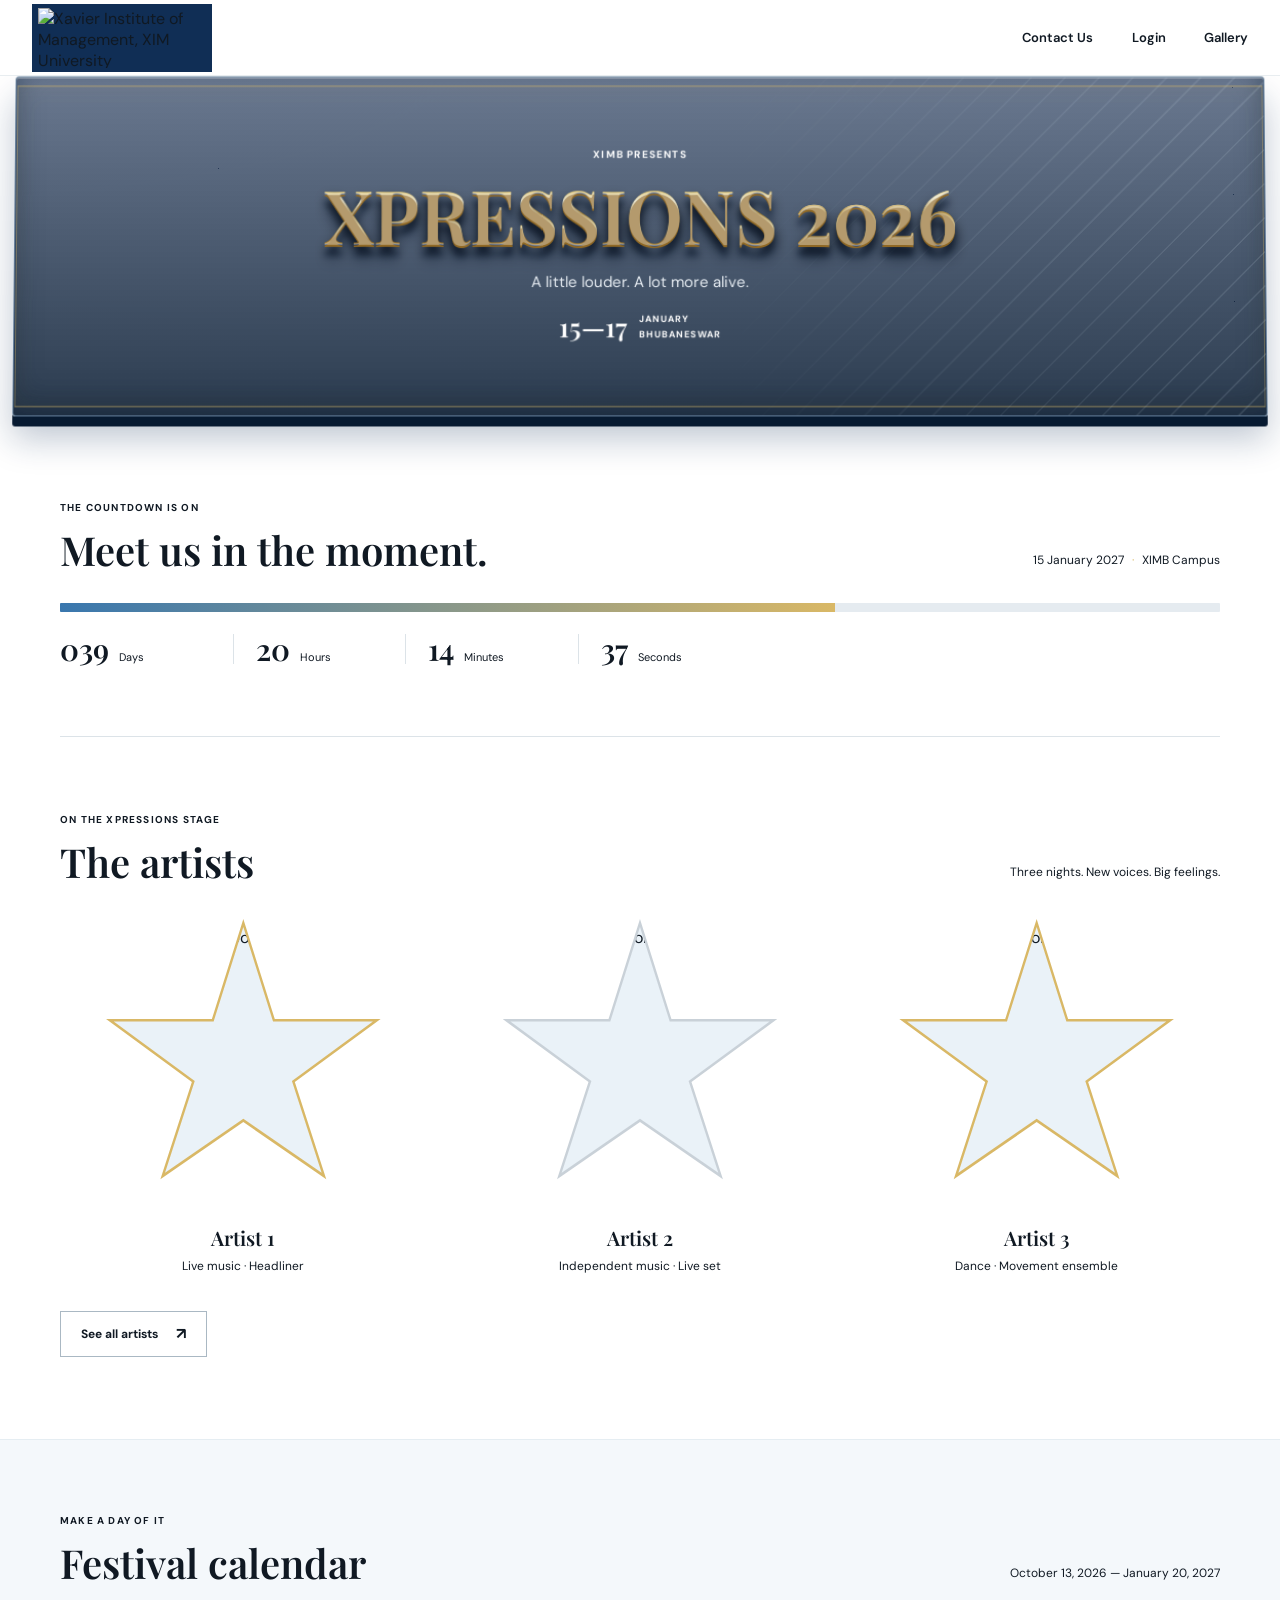
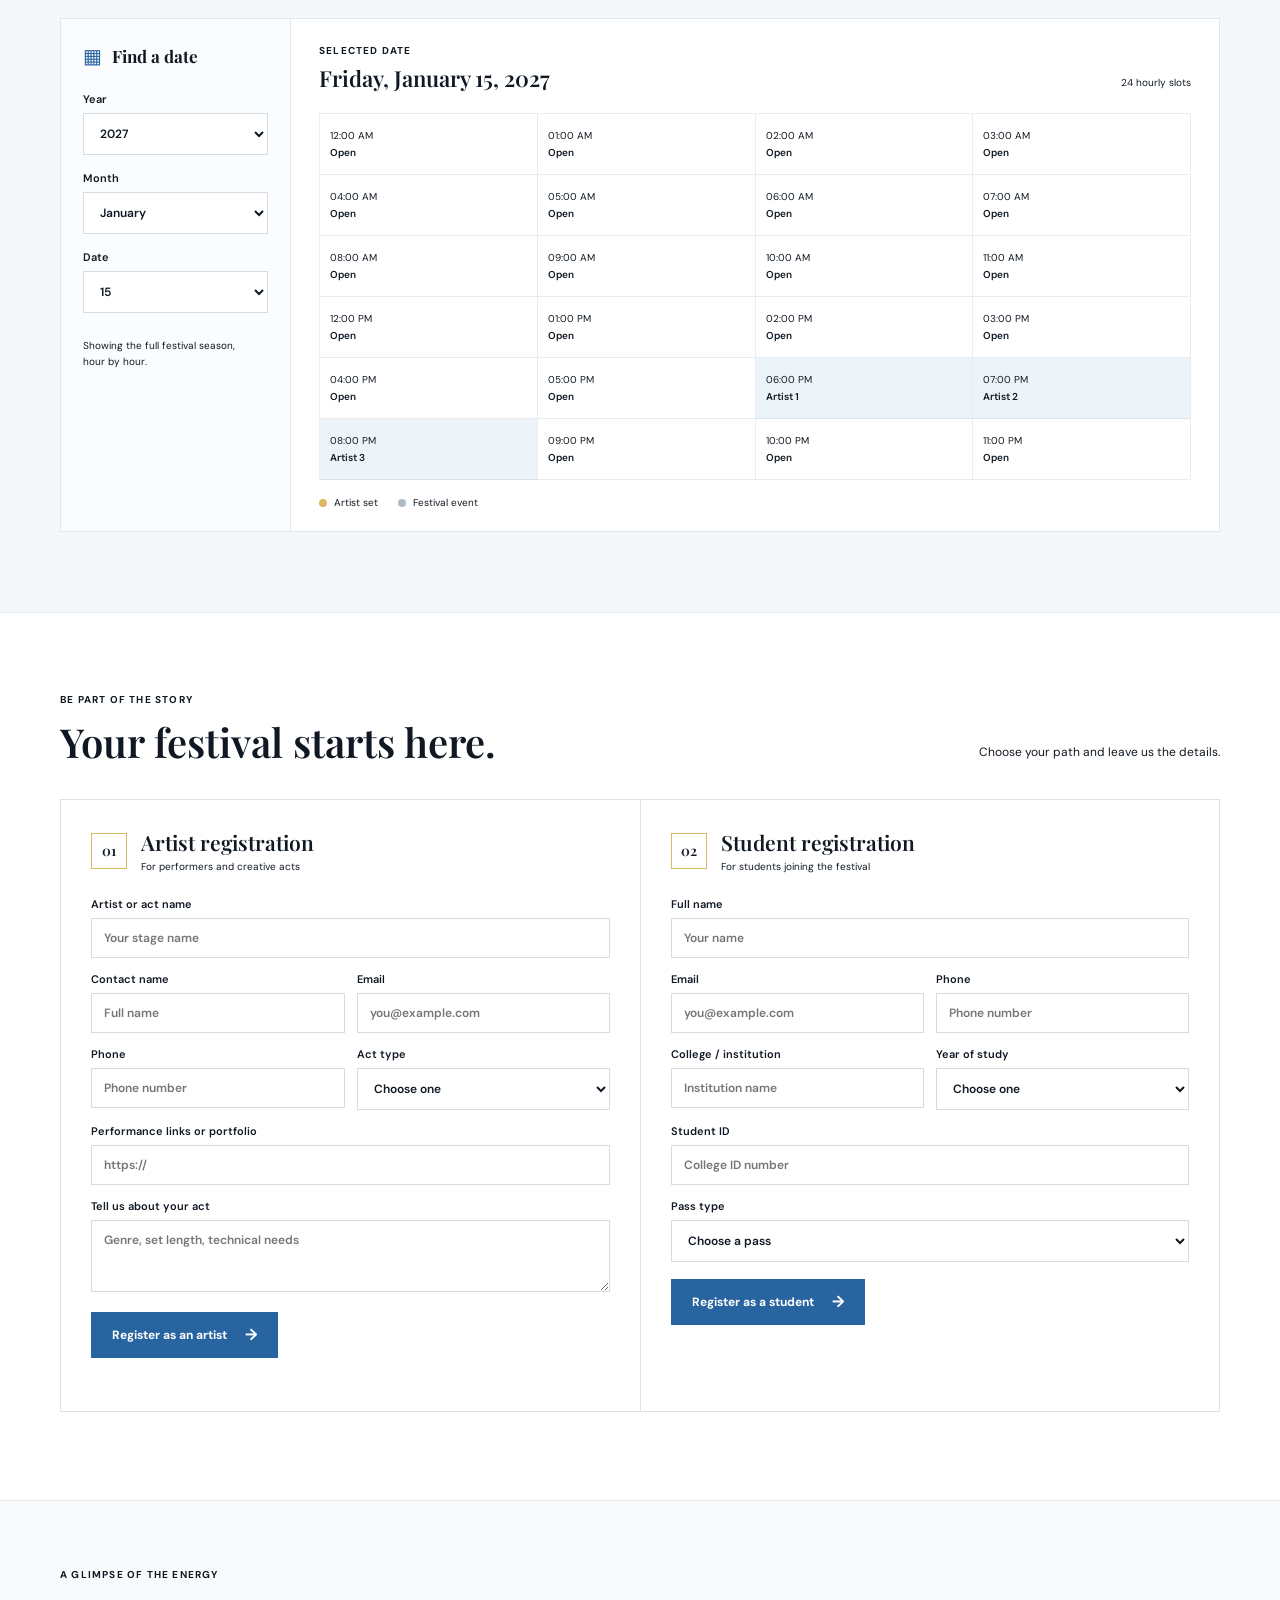
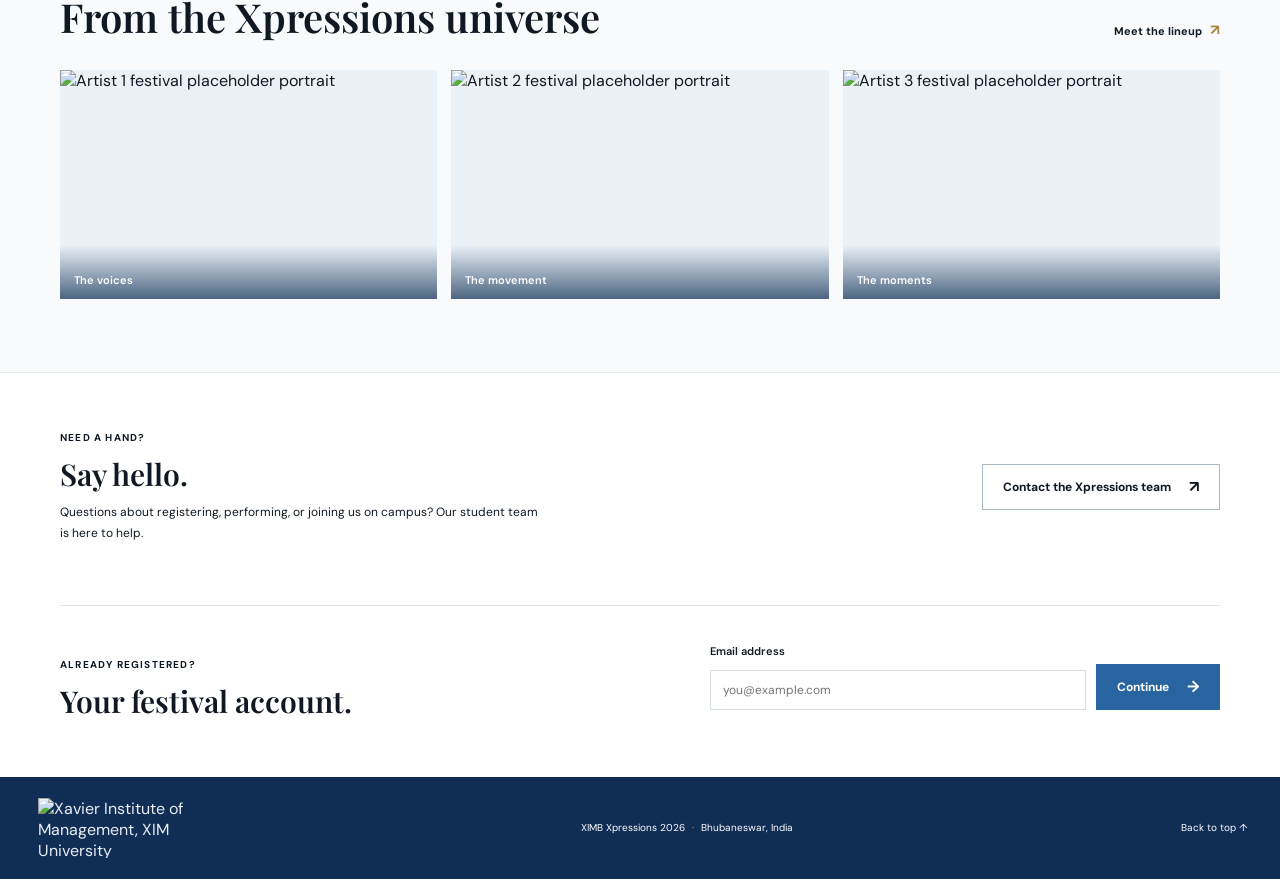
==== index.html @ 6e551aaf "Add files via upload" ====
<!doctype html>
<html lang="en">
  <head>
    <meta charset="UTF-8" />
    <meta name="viewport" content="width=device-width, initial-scale=1.0" />
    <meta name="theme-color" content="#102e55" />
    <meta name="description" content="XIMB Xpressions 2026: a celebration of art, culture, and campus life." />
    <title>XIMB Xpressions 2026</title>
    <link rel="stylesheet" href="styles.css" />
    <script src="app.js" defer></script>
  </head>
  <body data-page="home">
    <header class="site-header">
      <a class="brand" href="index.html" aria-label="XIMB Xpressions home"><img class="brand-logo" src="assets/xim-logo.png" alt="Xavier Institute of Management, XIM University" /></a>
      <nav class="main-nav" aria-label="Main navigation"><a href="#contact">Contact Us</a><a href="#login">Login</a><a href="#gallery">Gallery</a></nav>
    </header>
    <main>
      <section class="festival-banner" aria-labelledby="festival-title">
        <div class="banner-copy"><p class="eyebrow">XIMB presents</p><h1 id="festival-title">XPRESSIONS <span>2026</span></h1><p class="banner-line">A little louder. A lot more alive.</p></div>
        <div class="banner-date"><span>15—17</span><small>JANUARY<br />BHUBANESWAR</small></div>
      </section>
      <section class="countdown-section content-width" aria-labelledby="countdown-title">
        <div class="section-heading countdown-heading"><div><p class="eyebrow">The countdown is on</p><h2 id="countdown-title">Meet us in the moment.</h2></div><p class="event-date">15 January 2027 <span>·</span> XIMB Campus</p></div>
        <div class="progress-track" role="progressbar" aria-label="Time elapsed until Xpressions 2027" aria-valuemin="0" aria-valuemax="100" aria-valuenow="0"><span class="progress-fill"></span></div>
        <div class="countdown"><div class="time-unit"><strong data-time="days">000</strong><span>Days</span></div><div class="time-unit"><strong data-time="hours">00</strong><span>Hours</span></div><div class="time-unit"><strong data-time="minutes">00</strong><span>Minutes</span></div><div class="time-unit"><strong data-time="seconds">00</strong><span>Seconds</span></div></div>
      </section>
      <section class="artists-section content-width" aria-labelledby="artists-title">
        <div class="section-heading"><div><p class="eyebrow">On the Xpressions stage</p><h2 id="artists-title">The artists</h2></div><p class="section-note">Three nights. New voices. Big feelings.</p></div>
        <div class="artist-grid featured-artists" data-artist-list="featured"></div>
        <a class="button button-outline artists-link" href="artists.html">See all artists <span aria-hidden="true">↗</span></a>
      </section>
      <section class="schedule-section" aria-labelledby="schedule-title"><div class="content-width">
        <div class="section-heading schedule-heading"><div><p class="eyebrow">Make a day of it</p><h2 id="schedule-title">Festival calendar</h2></div><p class="section-note">October 13, 2026 — January 20, 2027</p></div>
        <div class="calendar-layout">
          <aside class="date-picker" aria-label="Choose a calendar date"><div class="filter-heading"><span aria-hidden="true">▦</span><strong>Find a date</strong></div>
            <label>Year<select id="year-filter"></select></label><label>Month<select id="month-filter"></select></label><label>Date<select id="day-filter"></select></label>
            <p class="date-range-note">Showing the full festival season, hour by hour.</p>
          </aside>
          <div class="day-schedule"><div class="day-heading"><div><p class="eyebrow">Selected date</p><h3 id="selected-date">Thursday, January 15, 2027</h3></div><span id="slot-count" class="slot-count">24 hourly slots</span></div><div id="schedule-grid" class="schedule-grid" aria-live="polite"></div><div class="schedule-legend"><span><i class="legend-dot artist-dot"></i>Artist set</span><span><i class="legend-dot event-dot"></i>Festival event</span></div></div>
        </div>
      </div></section>
      <section class="registration-section content-width" aria-labelledby="registration-title">
        <div class="section-heading"><div><p class="eyebrow">Be part of the story</p><h2 id="registration-title">Your festival starts here.</h2></div><p class="section-note">Choose your path and leave us the details.</p></div>
        <div class="registration-grid">
          <form class="registration-form" data-registration="artist"><div class="form-title"><span class="form-number">01</span><div><h3>Artist registration</h3><p>For performers and creative acts</p></div></div>
            <label>Artist or act name<input name="actName" autocomplete="organization" placeholder="Your stage name" required /></label>
            <div class="form-row"><label>Contact name<input name="name" autocomplete="name" placeholder="Full name" required /></label><label>Email<input name="email" type="email" autocomplete="email" placeholder="you@example.com" required /></label></div>
            <div class="form-row"><label>Phone<input name="phone" type="tel" autocomplete="tel" placeholder="Phone number" required /></label><label>Act type<select name="actType" required><option value="">Choose one</option><option>Music</option><option>Dance</option><option>Theatre</option><option>Comedy</option><option>Other</option></select></label></div>
            <label>Performance links or portfolio<input name="portfolio" type="url" placeholder="https://" /></label><label>Tell us about your act<textarea name="details" rows="3" placeholder="Genre, set length, technical needs" required></textarea></label>
            <button class="button button-blue" type="submit">Register as an artist <span aria-hidden="true">→</span></button><p class="form-status" aria-live="polite"></p>
          </form>
          <form class="registration-form student-form" data-registration="student"><div class="form-title"><span class="form-number">02</span><div><h3>Student registration</h3><p>For students joining the festival</p></div></div>
            <label>Full name<input name="name" autocomplete="name" placeholder="Your name" required /></label>
            <div class="form-row"><label>Email<input name="email" type="email" autocomplete="email" placeholder="you@example.com" required /></label><label>Phone<input name="phone" type="tel" autocomplete="tel" placeholder="Phone number" required /></label></div>
            <div class="form-row"><label>College / institution<input name="institution" autocomplete="organization" placeholder="Institution name" required /></label><label>Year of study<select name="year" required><option value="">Choose one</option><option>1st year</option><option>2nd year</option><option>3rd year</option><option>4th year</option><option>Postgraduate</option></select></label></div>
            <label>Student ID<input name="studentId" placeholder="College ID number" required /></label><label>Pass type<select name="pass" required><option value="">Choose a pass</option><option>Day pass</option><option>Full festival pass</option><option>Volunteer interest</option></select></label>
            <button class="button button-blue" type="submit">Register as a student <span aria-hidden="true">→</span></button><p class="form-status" aria-live="polite"></p>
          </form>
        </div>
      </section>
      <section class="gallery-section" id="gallery" aria-labelledby="gallery-title"><div class="content-width"><div class="section-heading"><div><p class="eyebrow">A glimpse of the energy</p><h2 id="gallery-title">From the Xpressions universe</h2></div><a class="text-link" href="artists.html">Meet the lineup <span aria-hidden="true">↗</span></a></div><div class="gallery-grid" data-gallery-list></div></div></section>
      <section class="contact-section content-width" id="contact" aria-labelledby="contact-title"><div><p class="eyebrow">Need a hand?</p><h2 id="contact-title">Say hello.</h2><p>Questions about registering, performing, or joining us on campus? Our student team is here to help.</p></div><a class="button button-outline" href="mailto:xpressions@ximb.edu.in">Contact the Xpressions team <span aria-hidden="true">↗</span></a></section>
      <section class="login-section content-width" id="login" aria-labelledby="login-title"><div><p class="eyebrow">Already registered?</p><h2 id="login-title">Your festival account.</h2></div><form class="login-form" data-login-form><label for="login-email">Email address</label><input id="login-email" type="email" placeholder="you@example.com" required /><button class="button button-blue" type="submit">Continue <span aria-hidden="true">→</span></button><p class="form-status" aria-live="polite"></p></form></section>
    </main>
    <footer class="site-footer"><a class="brand footer-brand" href="index.html"><img class="brand-logo" src="assets/xim-logo.png" alt="Xavier Institute of Management, XIM University" /></a><p>XIMB Xpressions 2026 <span>·</span> Bhubaneswar, India</p><a href="#top" class="back-top">Back to top ↑</a></footer>
  </body>
</html>
---- styles.css ----
@import url('https://fonts.googleapis.com/css2?family=DM+Sans:wght@400;500;600;700&family=Playfair+Display:wght@500;600;700&display=swap');
:root{font-family:'DM Sans','Segoe UI',sans-serif;color:#101923;background:#fff;font-synthesis:none;text-rendering:optimizeLegibility;--navy:#102e55;--blue:#2864a0;--sky:#eaf2f8;--pale:#f4f8fb;--gold:#d9b866;--silver:#c9d1d8;--ink:#101923;--muted:#5d6872;--line:#dce3e8;--serif:'Playfair Display',Georgia,serif}
*{box-sizing:border-box}html{scroll-behavior:smooth;scroll-padding-top:5rem}body{margin:0;min-width:320px}button,input,select,textarea{font:inherit}a{color:inherit;text-decoration:none}.content-width{width:min(1160px,calc(100% - 64px));margin-inline:auto}
.site-header{height:76px;padding:0 max(32px,calc((100vw - 1260px)/2));display:flex;align-items:center;justify-content:space-between;background:#fff;border-bottom:1px solid #e8edf0;position:relative;z-index:5}.brand{display:inline-flex;align-items:center;gap:9px;min-width:118px}.brand-mark{display:grid;place-items:center;width:38px;height:38px;border:1px solid var(--gold);color:var(--navy);font:700 22px var(--serif);transform:rotate(-8deg)}.brand-name{color:var(--navy);font-size:14px;font-weight:700}.brand-name span{color:#bf9d4e;padding-left:2px}.main-nav{display:flex;align-items:center;gap:clamp(20px,3vw,42px)}.main-nav a{font-size:13px;font-weight:600;color:#263747;transition:color .18s}.main-nav a:hover,.main-nav a:focus-visible{color:var(--blue)}
.festival-banner{min-height:324px;padding:54px max(32px,calc((100vw - 1160px)/2));background:var(--navy);color:#fff;display:flex;justify-content:space-between;align-items:center;overflow:hidden;position:relative}.festival-banner:after{content:'';position:absolute;inset:0 0 0 57%;opacity:.17;background:repeating-linear-gradient(135deg,transparent 0 22px,#c3d4e0 23px 24px);mask-image:linear-gradient(90deg,transparent,#000);pointer-events:none}.banner-copy,.banner-date{position:relative;z-index:1}.eyebrow{margin:0 0 12px;color:#56718b;text-transform:uppercase;letter-spacing:1.2px;font-size:10px;line-height:1.4;font-weight:700}.festival-banner .eyebrow{color:#d1b66d}.festival-banner h1{margin:0;color:var(--gold);font:600 clamp(38px,6vw,76px)/1.08 var(--serif)}.festival-banner h1 span{color:#fff}.banner-line{margin:18px 0 0;color:#e5ebf1;font-size:15px}.banner-date{display:flex;align-items:center;gap:13px;border-left:1px solid #60758a;padding-left:22px;margin-right:6px}.banner-date>span{color:var(--gold);font:600 36px var(--serif);white-space:nowrap}.banner-date small{color:#fff;font-weight:700;font-size:9px;line-height:1.6;letter-spacing:1px}
.countdown-section{padding-block:61px 72px;border-bottom:1px solid var(--line)}.section-heading{display:flex;align-items:end;justify-content:space-between;gap:24px;margin-bottom:30px}.section-heading h2,.contact-section h2,.login-section h2{margin:0;font:600 clamp(28px,4vw,40px)/1.15 var(--serif);color:var(--ink)}.event-date,.section-note{color:var(--muted);font-size:12px;margin:0 0 5px}.event-date span{color:var(--gold);padding-inline:5px}.progress-track{height:9px;background:#e5ebf0;overflow:hidden;border-radius:1px}.progress-fill{display:block;height:100%;width:0;background:linear-gradient(90deg,#3977ae,var(--gold));transition:width .5s}.countdown{display:grid;grid-template-columns:repeat(4,1fr);max-width:690px;padding-top:22px}.time-unit{display:flex;align-items:baseline;gap:10px;padding-right:22px}.time-unit+.time-unit{border-left:1px solid var(--line);padding-left:22px}.time-unit strong{font:600 30px/1 var(--serif);color:var(--navy);font-variant-numeric:tabular-nums}.time-unit span{color:var(--muted);font-size:11px}
.artists-section{padding-block:76px 82px}.artists-section .section-heading{margin-bottom:34px}.artist-grid{display:grid;grid-template-columns:repeat(3,minmax(0,1fr));gap:30px}.artist-card{min-width:0;text-align:center}.star-frame{width:min(100%,286px);aspect-ratio:1;margin:0 auto 19px;position:relative;background:var(--gold);clip-path:polygon(50% 0%,61% 35%,98% 35%,68% 57%,79% 91%,50% 71%,21% 91%,32% 57%,2% 35%,39% 35%);filter:drop-shadow(0 10px 12px #102e551a)}.star-image{position:absolute;inset:8px;width:calc(100% - 16px);height:calc(100% - 16px);object-fit:cover;object-position:center 34%;clip-path:polygon(50% 0%,61% 35%,98% 35%,68% 57%,79% 91%,50% 71%,21% 91%,32% 57%,2% 35%,39% 35%);background:var(--sky)}.artist-card:nth-child(2n) .star-frame{background:var(--silver)}.artist-card h3{margin:0;color:var(--ink);font:600 20px var(--serif)}.artist-card p{margin:7px 0 0;color:var(--muted);font-size:12px}.artists-link{display:flex;width:max-content;margin:37px auto 0}.button{min-height:46px;display:inline-flex;justify-content:center;align-items:center;gap:18px;padding:0 20px;border:1px solid transparent;font-size:12px;font-weight:700;cursor:pointer;transition:background .18s,color .18s,border-color .18s}.button span{font-size:16px;line-height:1}.button-outline{border-color:#aab8c3;color:var(--navy);background:transparent}.button-outline:hover{border-color:var(--navy);background:var(--pale)}.button-blue{color:#fff;background:var(--blue)}.button-blue:hover{background:var(--navy)}.button-gold{background:var(--gold);color:var(--navy)}.button-gold:hover{background:#e5ca7f}
.schedule-section{padding-block:74px 80px;background:var(--pale);border-block:1px solid #e5edf2}.schedule-heading{margin-bottom:32px}.calendar-layout{display:grid;grid-template-columns:230px minmax(0,1fr);background:#fff;border:1px solid #dfe7ec}.date-picker{padding:25px 22px;border-right:1px solid #dfe7ec;background:#fbfcfd}.filter-heading{display:flex;gap:10px;align-items:center;margin-bottom:24px;color:var(--navy);font:600 17px var(--serif)}.filter-heading span{font:20px sans-serif;color:var(--blue)}.date-picker label,.registration-form label,.login-form label{display:block;color:#42515e;font-size:11px;font-weight:600}.date-picker label{margin-bottom:16px}.date-picker select,.registration-form input,.registration-form select,.registration-form textarea,.login-form input{width:100%;margin-top:7px;border:1px solid #d4dde4;border-radius:0;background:#fff;color:var(--ink);padding:11px 12px;font-size:12px;outline:none}.date-picker select:focus,.registration-form input:focus,.registration-form select:focus,.registration-form textarea:focus,.login-form input:focus{border-color:var(--blue);box-shadow:0 0 0 2px #2864a01b}.date-range-note{max-width:175px;color:#77838d;font-size:10px;line-height:1.6;margin:25px 0 0}.day-schedule{padding:25px 28px 22px;min-width:0}.day-heading{display:flex;justify-content:space-between;align-items:end;gap:20px;margin-bottom:20px}.day-heading .eyebrow{margin-bottom:5px}.day-heading h3{font:600 22px var(--serif);margin:0}.slot-count{color:#71808d;font-size:10px;padding-bottom:4px;white-space:nowrap}.schedule-grid{display:grid;grid-template-columns:repeat(4,minmax(0,1fr));border-top:1px solid #e7edf1;border-left:1px solid #e7edf1}.hour-slot{min-height:61px;padding:9px 10px;border-right:1px solid #e7edf1;border-bottom:1px solid #e7edf1;display:flex;flex-direction:column;justify-content:center;gap:4px}.hour-slot time{color:#65727e;font-size:10px;font-variant-numeric:tabular-nums}.hour-slot span{font-size:10px;color:var(--ink);font-weight:600;line-height:1.3}.hour-slot.has-event{background:#f6f9fb}.hour-slot.has-artist{background:#edf4f9;border-bottom-color:#d7e4ed}.hour-slot.has-artist span{color:var(--navy)}.schedule-legend{display:flex;gap:20px;padding-top:16px;color:#62707c;font-size:10px}.schedule-legend span{display:inline-flex;align-items:center;gap:7px}.legend-dot{width:8px;height:8px;border-radius:50%;background:var(--gold)}.event-dot{background:#aebbc6}
.registration-section{padding-block:80px 88px}.registration-section .section-heading{margin-bottom:34px}.registration-grid{display:grid;grid-template-columns:repeat(2,minmax(0,1fr));border:1px solid var(--line)}.registration-form{padding:28px 30px 30px}.registration-form+.registration-form{border-left:1px solid var(--line)}.form-title{display:flex;align-items:center;gap:14px;margin-bottom:24px}.form-number{display:grid;place-items:center;width:36px;height:36px;border:1px solid var(--gold);color:var(--navy);font:600 14px var(--serif)}.form-title h3{margin:0;font:600 21px var(--serif)}.form-title p{margin:4px 0 0;color:var(--muted);font-size:10px}.registration-form>label{margin-bottom:14px}.form-row{display:grid;grid-template-columns:repeat(2,minmax(0,1fr));gap:12px;margin-bottom:14px}.form-row label{min-width:0}.registration-form .button{margin-top:3px}.registration-form textarea{resize:vertical}.form-status{min-height:14px;margin:9px 0 0;color:#276144;font-size:11px}
.gallery-section{padding-block:67px 73px;background:#f8fafb;border-block:1px solid #e6ebef}.gallery-grid{display:grid;grid-template-columns:repeat(3,1fr);gap:14px}.gallery-tile{aspect-ratio:1.65;overflow:hidden;background:var(--sky);position:relative}.gallery-tile img{width:100%;height:100%;object-fit:cover;transition:transform .35s}.gallery-tile:hover img{transform:scale(1.04)}.gallery-tile span{position:absolute;bottom:0;left:0;right:0;padding:28px 14px 12px;color:#fff;font-size:11px;font-weight:600;background:linear-gradient(transparent,#102e55b8)}.text-link{color:var(--navy);font-size:11px;font-weight:700;white-space:nowrap}.text-link span{color:#aa8740;font-size:15px;padding-left:5px}.contact-section{display:flex;justify-content:space-between;align-items:center;gap:24px;padding-block:58px 62px}.contact-section h2,.login-section h2{font-size:30px}.contact-section>div>p:last-child{max-width:480px;margin:11px 0 0;color:var(--muted);font-size:12px;line-height:1.7}.login-section{display:flex;align-items:center;justify-content:space-between;gap:30px;border-top:1px solid var(--line);padding-block:38px 44px}.login-form{width:min(100%,510px);display:grid;grid-template-columns:1fr auto;gap:0 10px;align-items:end}.login-form label,.login-form .form-status{grid-column:1/-1}.login-form input{margin-top:6px}.login-form .button{margin-top:6px}.site-footer{min-height:83px;padding:17px max(32px,calc((100vw - 1260px)/2));display:flex;align-items:center;justify-content:space-between;gap:20px;background:var(--navy);color:#e7edf2}.footer-brand .brand-mark,.footer-brand .brand-name{color:#fff}.site-footer p,.back-top{color:#d1dae2;font-size:10px}.site-footer p span{color:var(--gold);padding-inline:4px}.back-top:hover{color:#fff}
.artists-page-hero{padding-block:56px 68px;color:#fff;background-color:var(--navy);background-image:repeating-linear-gradient(135deg,transparent 0 28px,#ffffff0a 29px 30px)}.artists-page-copy{position:relative}.artists-page-copy .eyebrow{margin-top:54px;color:var(--gold)}.artists-page-copy h1{margin:0;font:600 clamp(42px,6vw,68px)/1.05 var(--serif)}.artists-page-copy h1 span{color:var(--gold)}.artists-page-copy>p:last-child{color:#d9e2e9;font-size:13px;margin:18px 0 0}.back-link{color:#d5e1ea;font-size:11px}.all-artists-section{padding-block:67px 86px}.lineup-count{color:var(--muted);font-size:11px;padding-bottom:6px}.all-artists-grid{row-gap:44px}.artist-cta{padding-block:42px 47px;background:var(--pale);border-block:1px solid var(--line)}.artist-cta .eyebrow{margin-bottom:8px}.artist-cta h2{margin:0 0 20px;color:var(--navy);font:600 28px var(--serif)}
@media(max-width:760px){.content-width{width:min(calc(100% - 40px),560px)}.site-header{height:66px;padding-inline:20px}.brand{min-width:unset}.brand-mark{width:32px;height:32px;font-size:19px}.main-nav{gap:clamp(12px,4vw,22px)}.main-nav a{font-size:11px}.festival-banner{min-height:280px;padding:42px 22px;align-items:flex-start;flex-direction:column;justify-content:center;gap:23px}.festival-banner:after{inset:0 0 0 35%}.festival-banner h1{font-size:clamp(39px,11vw,61px)}.banner-line{margin-top:12px;font-size:13px}.banner-date{margin:0;padding-left:12px;gap:10px}.banner-date>span{font-size:24px}.banner-date small{font-size:8px}.countdown-section{padding-block:43px 48px}.section-heading{align-items:flex-start;flex-direction:column;gap:10px;margin-bottom:24px}.countdown-heading{gap:13px}.section-heading h2{font-size:32px}.countdown{max-width:none;padding-top:21px}.time-unit{align-items:flex-start;flex-direction:column;gap:5px;padding-right:7px}.time-unit+.time-unit{padding-left:10px}.time-unit strong{font-size:25px}.time-unit span{font-size:9px}.artists-section{padding-block:52px 56px}.artist-grid{grid-template-columns:1fr;gap:28px}.featured-artists .artist-card{width:min(100%,360px);margin-inline:auto}.star-frame{width:min(78vw,286px);margin-bottom:14px}.artist-card h3{font-size:19px}.artists-link{margin-top:28px}.schedule-section{padding-block:52px 56px}.calendar-layout{grid-template-columns:1fr}.date-picker{display:grid;grid-template-columns:repeat(3,minmax(0,1fr));gap:0 10px;border-right:0;border-bottom:1px solid #dfe7ec;padding:18px 16px 8px}.filter-heading{grid-column:1/-1;margin-bottom:15px}.date-picker label{min-width:0;font-size:10px}.date-picker select{padding:10px 6px;font-size:11px}.date-range-note{display:none}.day-schedule{padding:19px 13px 17px}.day-heading{align-items:flex-start;flex-direction:column;gap:6px;margin-bottom:14px}.day-heading h3{font-size:18px}.schedule-grid{grid-template-columns:repeat(2,minmax(0,1fr))}.hour-slot{min-height:58px;padding:8px}.hour-slot time,.hour-slot span{font-size:9px}.schedule-legend{padding-top:13px}.registration-section{padding-block:53px 59px}.registration-grid{grid-template-columns:1fr}.registration-form{padding:23px 18px 26px}.registration-form+.registration-form{border-left:0;border-top:1px solid var(--line)}.form-row{gap:9px}.form-row input,.form-row select{padding-inline:9px}.gallery-section{padding-block:48px 52px}.gallery-grid{grid-template-columns:repeat(2,1fr);gap:9px}.gallery-tile{aspect-ratio:1.25}.gallery-section .section-heading{flex-direction:row;align-items:end;gap:10px}.gallery-section .section-heading h2{font-size:26px}.text-link{font-size:10px}.contact-section,.login-section{align-items:flex-start;flex-direction:column;padding-block:42px}.contact-section .button{align-self:flex-start}.login-form{width:100%}.site-footer{padding:18px 20px;flex-wrap:wrap}.site-footer p{order:3;width:100%;margin:0}.artists-page-hero{padding-block:36px 48px}.artists-page-copy .eyebrow{margin-top:38px}.all-artists-section{padding-block:48px 60px}.all-artists-grid{gap:30px}.artist-cta{padding-block:34px 38px}}
@media(prefers-reduced-motion:reduce){*,*:before,*:after{scroll-behavior:auto!important;transition-duration:.01ms!important;animation-duration:.01ms!important}}
:root{--muted:#101923}
.eyebrow{color:#101923}.festival-banner .eyebrow,.artists-page-copy .eyebrow{color:#fff}.festival-banner h1 span{color:var(--gold)}.artists-page-copy h1 span{color:#fff}.banner-date>span{color:#fff}
.brand-mark,.brand-name,.main-nav a,.countdown .time-unit strong,.filter-heading,.date-picker label,.registration-form label,.login-form label,.date-range-note,.hour-slot time,.hour-slot.has-artist span,.schedule-legend,.slot-count,.form-number,.text-link{color:#101923}
.site-footer p,.site-footer .back-top,.footer-brand .brand-mark,.footer-brand .brand-name{color:#fff}
.button-outline,.button-gold,.artist-cta h2{color:#101923}
.brand{width:180px;min-width:0;flex:0 0 180px;padding:4px 6px;background:var(--navy)}.brand-logo{display:block;width:100%;height:auto;max-height:60px;object-fit:contain}.footer-brand{width:160px;flex-basis:160px;padding:4px 6px;background:var(--navy)}
.festival-banner{min-height:340px;margin:0 14px 24px;padding:48px 28px;display:flex;flex-direction:column;align-items:center;justify-content:center;gap:16px;text-align:center;background:radial-gradient(ellipse at 50% 0%,#37638e 0%,#1b416a 38%,#102e55 78%,#091d36 100%);border:1px solid #65809b;border-radius:3px;box-shadow:inset 0 1px 0 #ffffff70,inset 0 -14px 28px #06162b66,0 10px 0 #071a31,0 22px 34px #102e5545;perspective:1100px;transform:perspective(1100px) rotateX(1deg);transform-style:preserve-3d}
.festival-banner:before{content:'';position:absolute;inset:11px;border:1px solid #d9b86670;box-shadow:inset 0 0 22px #d9b86612;transform:translateZ(18px);pointer-events:none}
.festival-banner{background:linear-gradient(180deg,#0b23499c 0%,#071a31d9 100%),url('assets/concert-banner.jpg') center 48%/cover no-repeat}
.artists-page-hero{background:linear-gradient(180deg,#0b23499c 0%,#071a31d9 100%),url('assets/concert-banner.jpg') center 48%/cover no-repeat}
.festival-banner .banner-copy,.festival-banner .banner-date{width:100%;transform:translateZ(28px)}.festival-banner h1{font-size:clamp(30px,7vw,72px);line-height:1.08;background:linear-gradient(180deg,#fff4c7 0%,#e5ca74 21%,#fff9d9 34%,#be953b 50%,#f7e39d 66%,#9a6d24 83%,#f1d274 100%);background-clip:text;-webkit-background-clip:text;color:transparent;-webkit-text-fill-color:transparent;text-shadow:0 1px 0 #fff5,0 3px 0 #8f6825,0 7px 14px #0009;filter:drop-shadow(0 9px 3px #07162bb0)}
.festival-banner h1 span{background:linear-gradient(180deg,#fff4c7 0%,#e5ca74 21%,#fff9d9 34%,#be953b 50%,#f7e39d 66%,#9a6d24 83%,#f1d274 100%);background-clip:text;-webkit-background-clip:text;color:transparent;-webkit-text-fill-color:transparent}
.festival-banner .banner-date{display:flex;align-items:center;justify-content:center;gap:12px;margin:0;padding:0;border:0}.festival-banner .banner-date>span{font-size:26px}.festival-banner .banner-date small{text-align:left}
@media(max-width:760px){.site-header{padding-inline:14px}.brand{width:124px;flex-basis:124px}.brand-logo{max-height:46px}.footer-brand{width:150px;flex-basis:150px}.main-nav{gap:10px}.main-nav a{font-size:10px}.festival-banner{min-height:310px;margin-inline:8px;padding:42px 14px;gap:14px}.festival-banner h1{font-size:clamp(27px,7vw,48px)}.festival-banner .banner-date>span{font-size:23px}}
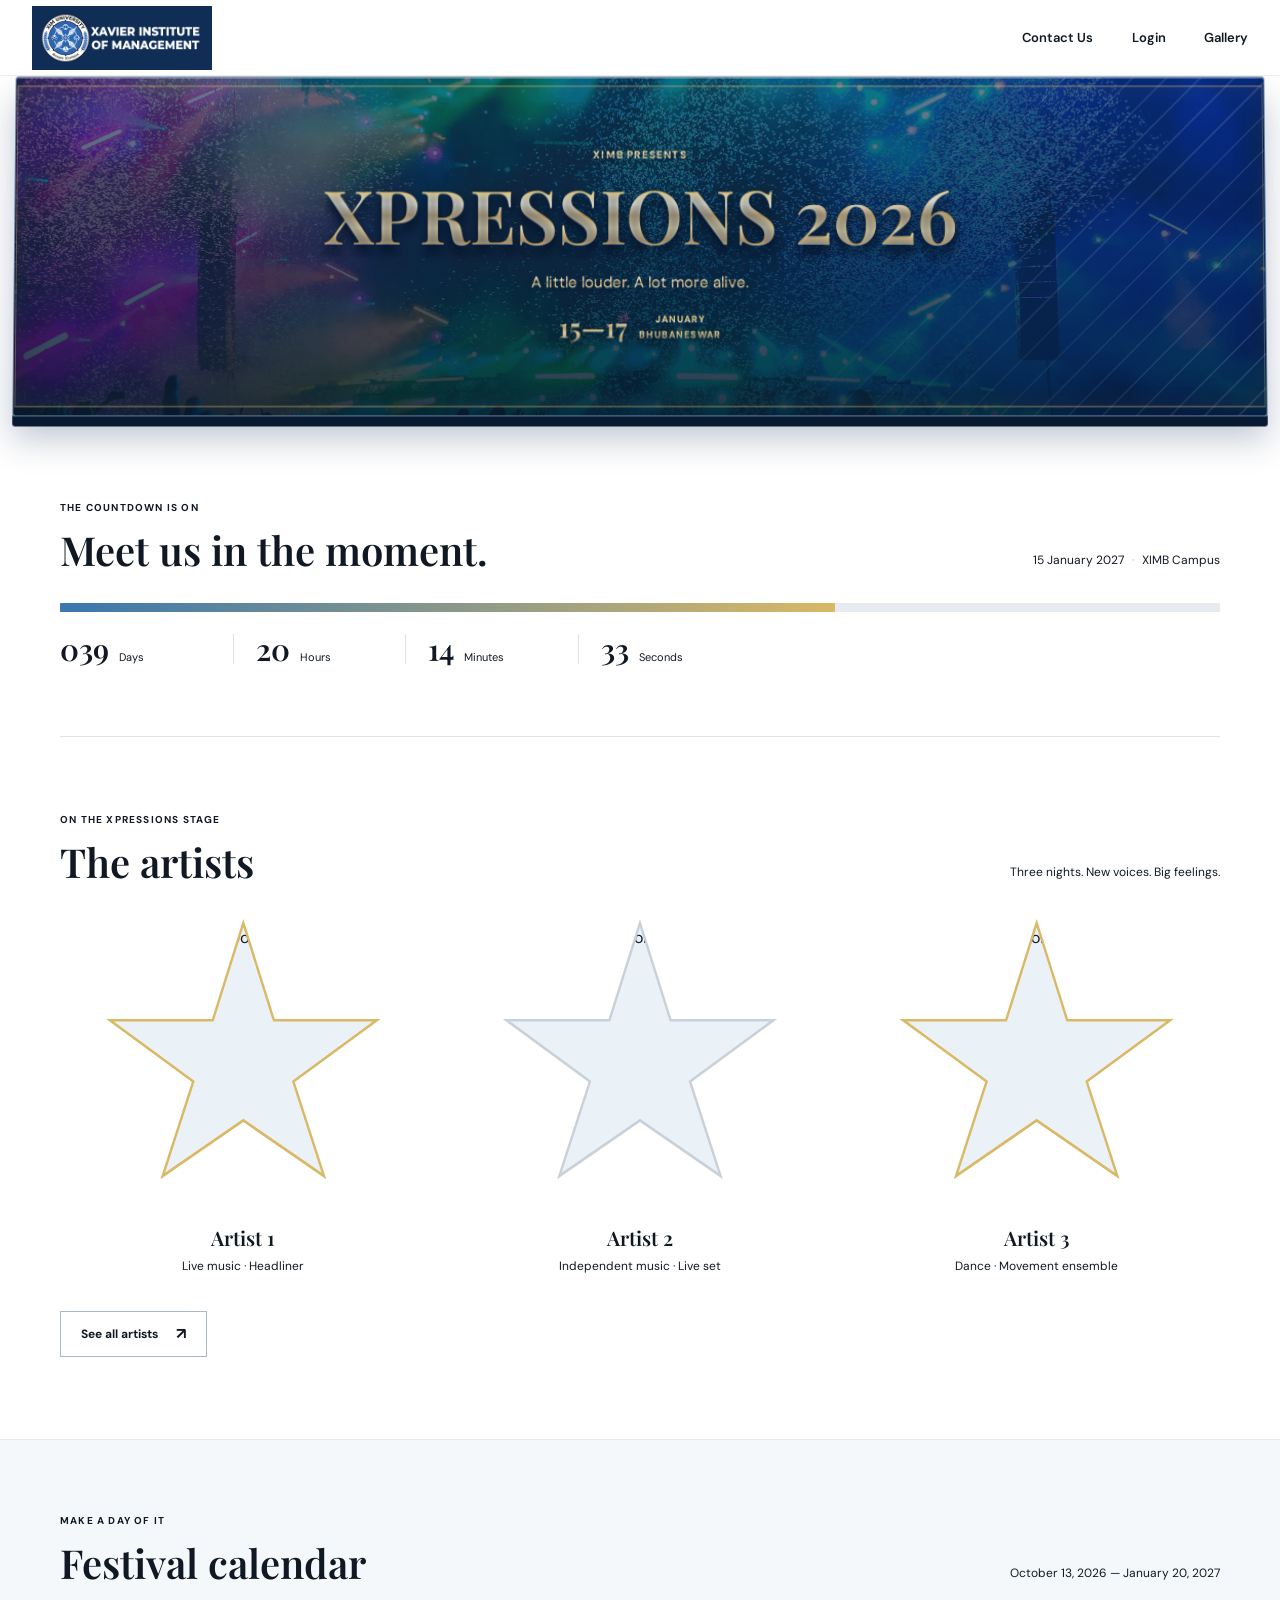
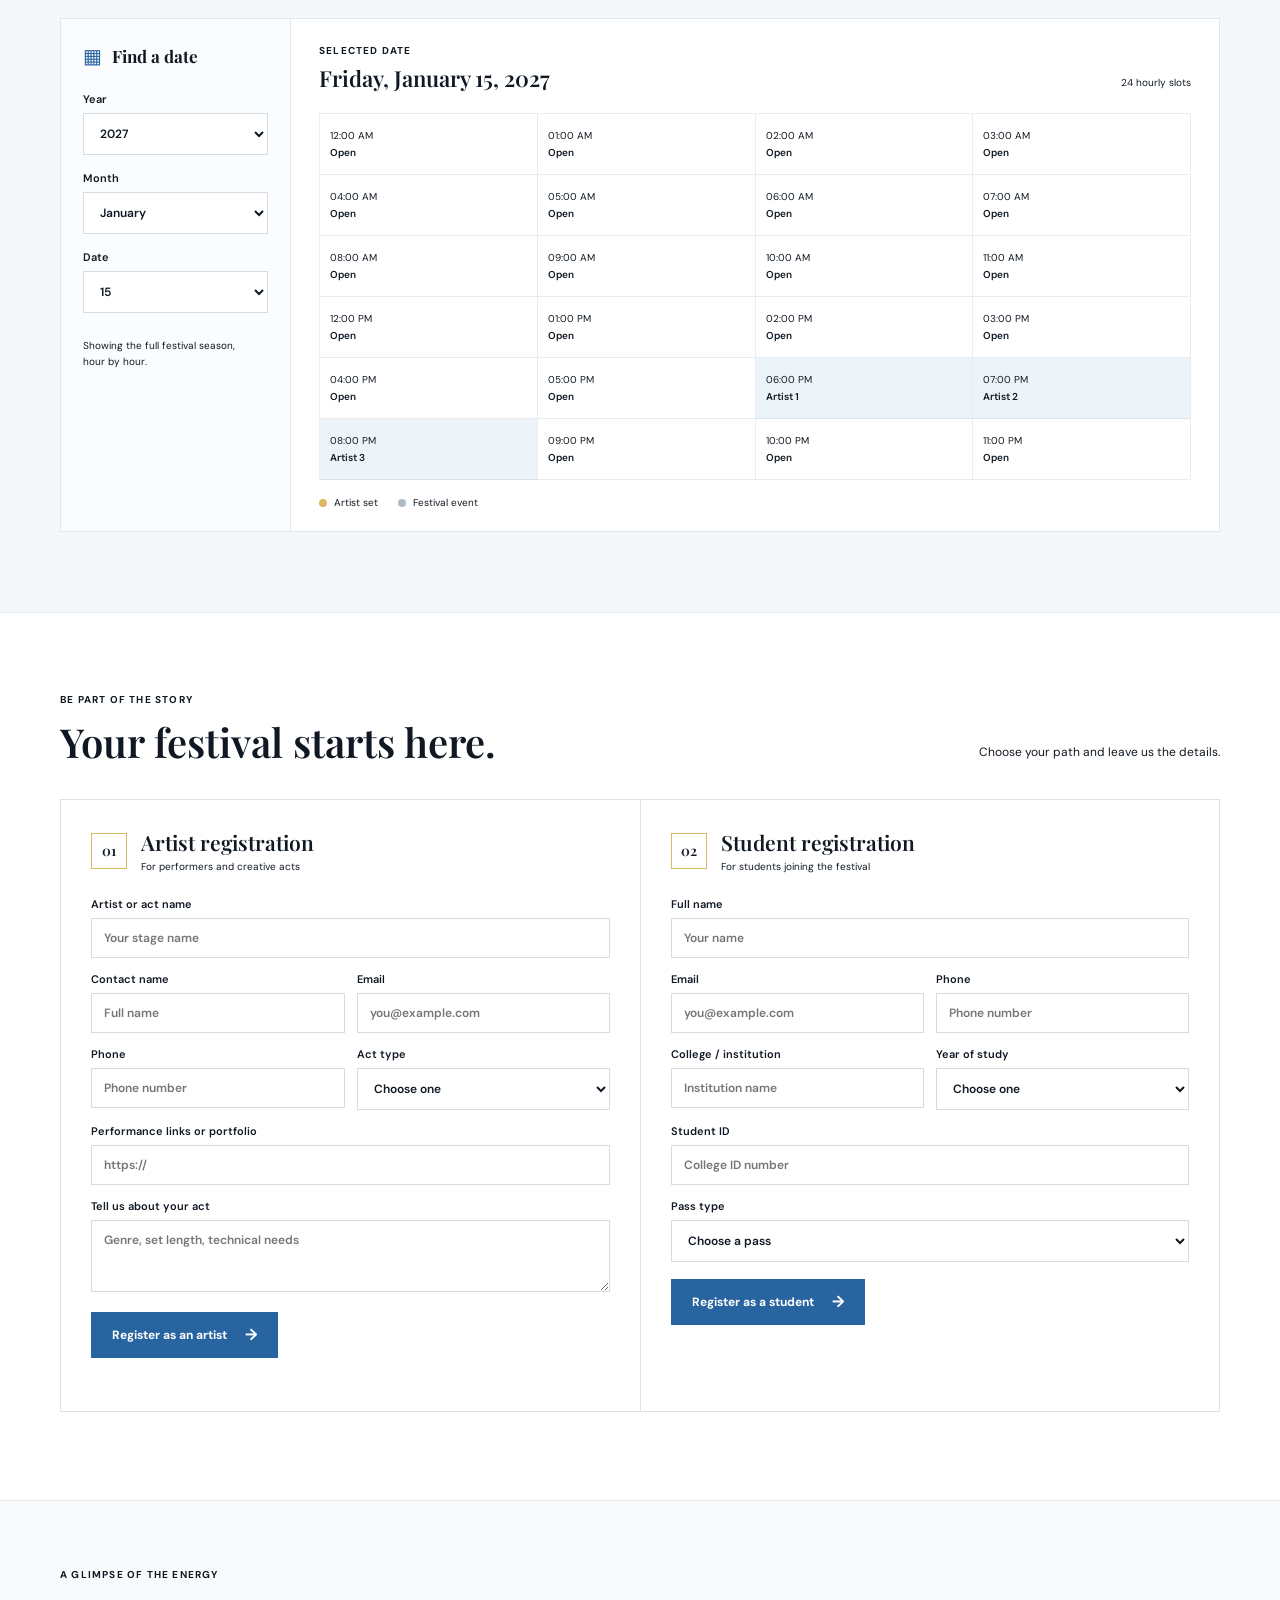
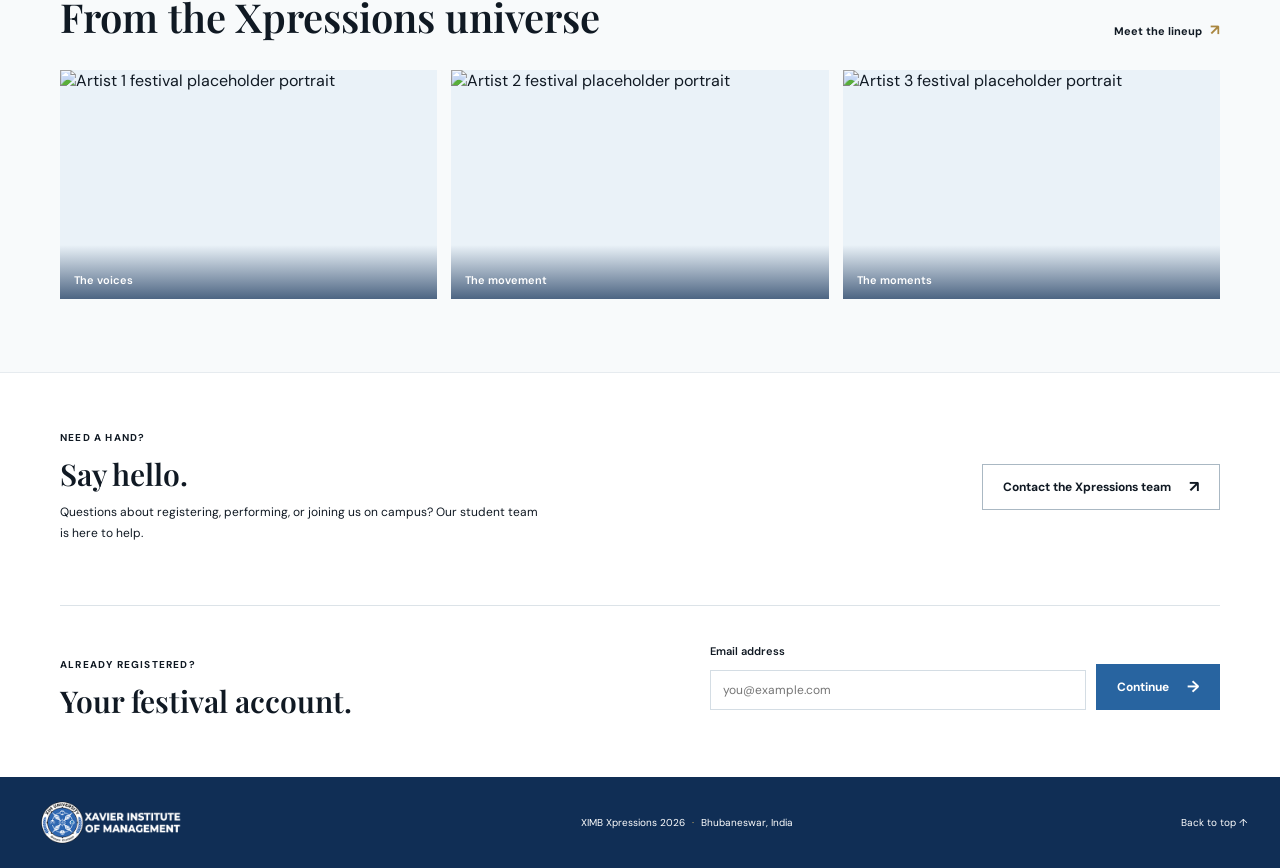
==== commit baac9443: "Bust stale Pages stylesheet cache" ====
--- a/index.html
+++ b/index.html
@@ -6,7 +6,7 @@
     <meta name="theme-color" content="#102e55" />
     <meta name="description" content="XIMB Xpressions 2026: a celebration of art, culture, and campus life." />
     <title>XIMB Xpressions 2026</title>
-    <link rel="stylesheet" href="styles.css" />
+    <link rel="stylesheet" href="styles.css?v=75e63d7" />
     <script src="app.js" defer></script>
   </head>
   <body data-page="home">
--- a/styles.css
+++ b/styles.css
@@ -1,27 +1,35 @@
-@import url('https://fonts.googleapis.com/css2?family=DM+Sans:wght@400;500;600;700&family=Playfair+Display:wght@500;600;700&display=swap');
-:root{font-family:'DM Sans','Segoe UI',sans-serif;color:#101923;background:#fff;font-synthesis:none;text-rendering:optimizeLegibility;--navy:#102e55;--blue:#2864a0;--sky:#eaf2f8;--pale:#f4f8fb;--gold:#d9b866;--silver:#c9d1d8;--ink:#101923;--muted:#5d6872;--line:#dce3e8;--serif:'Playfair Display',Georgia,serif}
-*{box-sizing:border-box}html{scroll-behavior:smooth;scroll-padding-top:5rem}body{margin:0;min-width:320px}button,input,select,textarea{font:inherit}a{color:inherit;text-decoration:none}.content-width{width:min(1160px,calc(100% - 64px));margin-inline:auto}
-.site-header{height:76px;padding:0 max(32px,calc((100vw - 1260px)/2));display:flex;align-items:center;justify-content:space-between;background:#fff;border-bottom:1px solid #e8edf0;position:relative;z-index:5}.brand{display:inline-flex;align-items:center;gap:9px;min-width:118px}.brand-mark{display:grid;place-items:center;width:38px;height:38px;border:1px solid var(--gold);color:var(--navy);font:700 22px var(--serif);transform:rotate(-8deg)}.brand-name{color:var(--navy);font-size:14px;font-weight:700}.brand-name span{color:#bf9d4e;padding-left:2px}.main-nav{display:flex;align-items:center;gap:clamp(20px,3vw,42px)}.main-nav a{font-size:13px;font-weight:600;color:#263747;transition:color .18s}.main-nav a:hover,.main-nav a:focus-visible{color:var(--blue)}
-.festival-banner{min-height:324px;padding:54px max(32px,calc((100vw - 1160px)/2));background:var(--navy);color:#fff;display:flex;justify-content:space-between;align-items:center;overflow:hidden;position:relative}.festival-banner:after{content:'';position:absolute;inset:0 0 0 57%;opacity:.17;background:repeating-linear-gradient(135deg,transparent 0 22px,#c3d4e0 23px 24px);mask-image:linear-gradient(90deg,transparent,#000);pointer-events:none}.banner-copy,.banner-date{position:relative;z-index:1}.eyebrow{margin:0 0 12px;color:#56718b;text-transform:uppercase;letter-spacing:1.2px;font-size:10px;line-height:1.4;font-weight:700}.festival-banner .eyebrow{color:#d1b66d}.festival-banner h1{margin:0;color:var(--gold);font:600 clamp(38px,6vw,76px)/1.08 var(--serif)}.festival-banner h1 span{color:#fff}.banner-line{margin:18px 0 0;color:#e5ebf1;font-size:15px}.banner-date{display:flex;align-items:center;gap:13px;border-left:1px solid #60758a;padding-left:22px;margin-right:6px}.banner-date>span{color:var(--gold);font:600 36px var(--serif);white-space:nowrap}.banner-date small{color:#fff;font-weight:700;font-size:9px;line-height:1.6;letter-spacing:1px}
-.countdown-section{padding-block:61px 72px;border-bottom:1px solid var(--line)}.section-heading{display:flex;align-items:end;justify-content:space-between;gap:24px;margin-bottom:30px}.section-heading h2,.contact-section h2,.login-section h2{margin:0;font:600 clamp(28px,4vw,40px)/1.15 var(--serif);color:var(--ink)}.event-date,.section-note{color:var(--muted);font-size:12px;margin:0 0 5px}.event-date span{color:var(--gold);padding-inline:5px}.progress-track{height:9px;background:#e5ebf0;overflow:hidden;border-radius:1px}.progress-fill{display:block;height:100%;width:0;background:linear-gradient(90deg,#3977ae,var(--gold));transition:width .5s}.countdown{display:grid;grid-template-columns:repeat(4,1fr);max-width:690px;padding-top:22px}.time-unit{display:flex;align-items:baseline;gap:10px;padding-right:22px}.time-unit+.time-unit{border-left:1px solid var(--line);padding-left:22px}.time-unit strong{font:600 30px/1 var(--serif);color:var(--navy);font-variant-numeric:tabular-nums}.time-unit span{color:var(--muted);font-size:11px}
-.artists-section{padding-block:76px 82px}.artists-section .section-heading{margin-bottom:34px}.artist-grid{display:grid;grid-template-columns:repeat(3,minmax(0,1fr));gap:30px}.artist-card{min-width:0;text-align:center}.star-frame{width:min(100%,286px);aspect-ratio:1;margin:0 auto 19px;position:relative;background:var(--gold);clip-path:polygon(50% 0%,61% 35%,98% 35%,68% 57%,79% 91%,50% 71%,21% 91%,32% 57%,2% 35%,39% 35%);filter:drop-shadow(0 10px 12px #102e551a)}.star-image{position:absolute;inset:8px;width:calc(100% - 16px);height:calc(100% - 16px);object-fit:cover;object-position:center 34%;clip-path:polygon(50% 0%,61% 35%,98% 35%,68% 57%,79% 91%,50% 71%,21% 91%,32% 57%,2% 35%,39% 35%);background:var(--sky)}.artist-card:nth-child(2n) .star-frame{background:var(--silver)}.artist-card h3{margin:0;color:var(--ink);font:600 20px var(--serif)}.artist-card p{margin:7px 0 0;color:var(--muted);font-size:12px}.artists-link{display:flex;width:max-content;margin:37px auto 0}.button{min-height:46px;display:inline-flex;justify-content:center;align-items:center;gap:18px;padding:0 20px;border:1px solid transparent;font-size:12px;font-weight:700;cursor:pointer;transition:background .18s,color .18s,border-color .18s}.button span{font-size:16px;line-height:1}.button-outline{border-color:#aab8c3;color:var(--navy);background:transparent}.button-outline:hover{border-color:var(--navy);background:var(--pale)}.button-blue{color:#fff;background:var(--blue)}.button-blue:hover{background:var(--navy)}.button-gold{background:var(--gold);color:var(--navy)}.button-gold:hover{background:#e5ca7f}
-.schedule-section{padding-block:74px 80px;background:var(--pale);border-block:1px solid #e5edf2}.schedule-heading{margin-bottom:32px}.calendar-layout{display:grid;grid-template-columns:230px minmax(0,1fr);background:#fff;border:1px solid #dfe7ec}.date-picker{padding:25px 22px;border-right:1px solid #dfe7ec;background:#fbfcfd}.filter-heading{display:flex;gap:10px;align-items:center;margin-bottom:24px;color:var(--navy);font:600 17px var(--serif)}.filter-heading span{font:20px sans-serif;color:var(--blue)}.date-picker label,.registration-form label,.login-form label{display:block;color:#42515e;font-size:11px;font-weight:600}.date-picker label{margin-bottom:16px}.date-picker select,.registration-form input,.registration-form select,.registration-form textarea,.login-form input{width:100%;margin-top:7px;border:1px solid #d4dde4;border-radius:0;background:#fff;color:var(--ink);padding:11px 12px;font-size:12px;outline:none}.date-picker select:focus,.registration-form input:focus,.registration-form select:focus,.registration-form textarea:focus,.login-form input:focus{border-color:var(--blue);box-shadow:0 0 0 2px #2864a01b}.date-range-note{max-width:175px;color:#77838d;font-size:10px;line-height:1.6;margin:25px 0 0}.day-schedule{padding:25px 28px 22px;min-width:0}.day-heading{display:flex;justify-content:space-between;align-items:end;gap:20px;margin-bottom:20px}.day-heading .eyebrow{margin-bottom:5px}.day-heading h3{font:600 22px var(--serif);margin:0}.slot-count{color:#71808d;font-size:10px;padding-bottom:4px;white-space:nowrap}.schedule-grid{display:grid;grid-template-columns:repeat(4,minmax(0,1fr));border-top:1px solid #e7edf1;border-left:1px solid #e7edf1}.hour-slot{min-height:61px;padding:9px 10px;border-right:1px solid #e7edf1;border-bottom:1px solid #e7edf1;display:flex;flex-direction:column;justify-content:center;gap:4px}.hour-slot time{color:#65727e;font-size:10px;font-variant-numeric:tabular-nums}.hour-slot span{font-size:10px;color:var(--ink);font-weight:600;line-height:1.3}.hour-slot.has-event{background:#f6f9fb}.hour-slot.has-artist{background:#edf4f9;border-bottom-color:#d7e4ed}.hour-slot.has-artist span{color:var(--navy)}.schedule-legend{display:flex;gap:20px;padding-top:16px;color:#62707c;font-size:10px}.schedule-legend span{display:inline-flex;align-items:center;gap:7px}.legend-dot{width:8px;height:8px;border-radius:50%;background:var(--gold)}.event-dot{background:#aebbc6}
-.registration-section{padding-block:80px 88px}.registration-section .section-heading{margin-bottom:34px}.registration-grid{display:grid;grid-template-columns:repeat(2,minmax(0,1fr));border:1px solid var(--line)}.registration-form{padding:28px 30px 30px}.registration-form+.registration-form{border-left:1px solid var(--line)}.form-title{display:flex;align-items:center;gap:14px;margin-bottom:24px}.form-number{display:grid;place-items:center;width:36px;height:36px;border:1px solid var(--gold);color:var(--navy);font:600 14px var(--serif)}.form-title h3{margin:0;font:600 21px var(--serif)}.form-title p{margin:4px 0 0;color:var(--muted);font-size:10px}.registration-form>label{margin-bottom:14px}.form-row{display:grid;grid-template-columns:repeat(2,minmax(0,1fr));gap:12px;margin-bottom:14px}.form-row label{min-width:0}.registration-form .button{margin-top:3px}.registration-form textarea{resize:vertical}.form-status{min-height:14px;margin:9px 0 0;color:#276144;font-size:11px}
-.gallery-section{padding-block:67px 73px;background:#f8fafb;border-block:1px solid #e6ebef}.gallery-grid{display:grid;grid-template-columns:repeat(3,1fr);gap:14px}.gallery-tile{aspect-ratio:1.65;overflow:hidden;background:var(--sky);position:relative}.gallery-tile img{width:100%;height:100%;object-fit:cover;transition:transform .35s}.gallery-tile:hover img{transform:scale(1.04)}.gallery-tile span{position:absolute;bottom:0;left:0;right:0;padding:28px 14px 12px;color:#fff;font-size:11px;font-weight:600;background:linear-gradient(transparent,#102e55b8)}.text-link{color:var(--navy);font-size:11px;font-weight:700;white-space:nowrap}.text-link span{color:#aa8740;font-size:15px;padding-left:5px}.contact-section{display:flex;justify-content:space-between;align-items:center;gap:24px;padding-block:58px 62px}.contact-section h2,.login-section h2{font-size:30px}.contact-section>div>p:last-child{max-width:480px;margin:11px 0 0;color:var(--muted);font-size:12px;line-height:1.7}.login-section{display:flex;align-items:center;justify-content:space-between;gap:30px;border-top:1px solid var(--line);padding-block:38px 44px}.login-form{width:min(100%,510px);display:grid;grid-template-columns:1fr auto;gap:0 10px;align-items:end}.login-form label,.login-form .form-status{grid-column:1/-1}.login-form input{margin-top:6px}.login-form .button{margin-top:6px}.site-footer{min-height:83px;padding:17px max(32px,calc((100vw - 1260px)/2));display:flex;align-items:center;justify-content:space-between;gap:20px;background:var(--navy);color:#e7edf2}.footer-brand .brand-mark,.footer-brand .brand-name{color:#fff}.site-footer p,.back-top{color:#d1dae2;font-size:10px}.site-footer p span{color:var(--gold);padding-inline:4px}.back-top:hover{color:#fff}
-.artists-page-hero{padding-block:56px 68px;color:#fff;background-color:var(--navy);background-image:repeating-linear-gradient(135deg,transparent 0 28px,#ffffff0a 29px 30px)}.artists-page-copy{position:relative}.artists-page-copy .eyebrow{margin-top:54px;color:var(--gold)}.artists-page-copy h1{margin:0;font:600 clamp(42px,6vw,68px)/1.05 var(--serif)}.artists-page-copy h1 span{color:var(--gold)}.artists-page-copy>p:last-child{color:#d9e2e9;font-size:13px;margin:18px 0 0}.back-link{color:#d5e1ea;font-size:11px}.all-artists-section{padding-block:67px 86px}.lineup-count{color:var(--muted);font-size:11px;padding-bottom:6px}.all-artists-grid{row-gap:44px}.artist-cta{padding-block:42px 47px;background:var(--pale);border-block:1px solid var(--line)}.artist-cta .eyebrow{margin-bottom:8px}.artist-cta h2{margin:0 0 20px;color:var(--navy);font:600 28px var(--serif)}
-@media(max-width:760px){.content-width{width:min(calc(100% - 40px),560px)}.site-header{height:66px;padding-inline:20px}.brand{min-width:unset}.brand-mark{width:32px;height:32px;font-size:19px}.main-nav{gap:clamp(12px,4vw,22px)}.main-nav a{font-size:11px}.festival-banner{min-height:280px;padding:42px 22px;align-items:flex-start;flex-direction:column;justify-content:center;gap:23px}.festival-banner:after{inset:0 0 0 35%}.festival-banner h1{font-size:clamp(39px,11vw,61px)}.banner-line{margin-top:12px;font-size:13px}.banner-date{margin:0;padding-left:12px;gap:10px}.banner-date>span{font-size:24px}.banner-date small{font-size:8px}.countdown-section{padding-block:43px 48px}.section-heading{align-items:flex-start;flex-direction:column;gap:10px;margin-bottom:24px}.countdown-heading{gap:13px}.section-heading h2{font-size:32px}.countdown{max-width:none;padding-top:21px}.time-unit{align-items:flex-start;flex-direction:column;gap:5px;padding-right:7px}.time-unit+.time-unit{padding-left:10px}.time-unit strong{font-size:25px}.time-unit span{font-size:9px}.artists-section{padding-block:52px 56px}.artist-grid{grid-template-columns:1fr;gap:28px}.featured-artists .artist-card{width:min(100%,360px);margin-inline:auto}.star-frame{width:min(78vw,286px);margin-bottom:14px}.artist-card h3{font-size:19px}.artists-link{margin-top:28px}.schedule-section{padding-block:52px 56px}.calendar-layout{grid-template-columns:1fr}.date-picker{display:grid;grid-template-columns:repeat(3,minmax(0,1fr));gap:0 10px;border-right:0;border-bottom:1px solid #dfe7ec;padding:18px 16px 8px}.filter-heading{grid-column:1/-1;margin-bottom:15px}.date-picker label{min-width:0;font-size:10px}.date-picker select{padding:10px 6px;font-size:11px}.date-range-note{display:none}.day-schedule{padding:19px 13px 17px}.day-heading{align-items:flex-start;flex-direction:column;gap:6px;margin-bottom:14px}.day-heading h3{font-size:18px}.schedule-grid{grid-template-columns:repeat(2,minmax(0,1fr))}.hour-slot{min-height:58px;padding:8px}.hour-slot time,.hour-slot span{font-size:9px}.schedule-legend{padding-top:13px}.registration-section{padding-block:53px 59px}.registration-grid{grid-template-columns:1fr}.registration-form{padding:23px 18px 26px}.registration-form+.registration-form{border-left:0;border-top:1px solid var(--line)}.form-row{gap:9px}.form-row input,.form-row select{padding-inline:9px}.gallery-section{padding-block:48px 52px}.gallery-grid{grid-template-columns:repeat(2,1fr);gap:9px}.gallery-tile{aspect-ratio:1.25}.gallery-section .section-heading{flex-direction:row;align-items:end;gap:10px}.gallery-section .section-heading h2{font-size:26px}.text-link{font-size:10px}.contact-section,.login-section{align-items:flex-start;flex-direction:column;padding-block:42px}.contact-section .button{align-self:flex-start}.login-form{width:100%}.site-footer{padding:18px 20px;flex-wrap:wrap}.site-footer p{order:3;width:100%;margin:0}.artists-page-hero{padding-block:36px 48px}.artists-page-copy .eyebrow{margin-top:38px}.all-artists-section{padding-block:48px 60px}.all-artists-grid{gap:30px}.artist-cta{padding-block:34px 38px}}
-@media(prefers-reduced-motion:reduce){*,*:before,*:after{scroll-behavior:auto!important;transition-duration:.01ms!important;animation-duration:.01ms!important}}
-:root{--muted:#101923}
-.eyebrow{color:#101923}.festival-banner .eyebrow,.artists-page-copy .eyebrow{color:#fff}.festival-banner h1 span{color:var(--gold)}.artists-page-copy h1 span{color:#fff}.banner-date>span{color:#fff}
-.brand-mark,.brand-name,.main-nav a,.countdown .time-unit strong,.filter-heading,.date-picker label,.registration-form label,.login-form label,.date-range-note,.hour-slot time,.hour-slot.has-artist span,.schedule-legend,.slot-count,.form-number,.text-link{color:#101923}
-.site-footer p,.site-footer .back-top,.footer-brand .brand-mark,.footer-brand .brand-name{color:#fff}
-.button-outline,.button-gold,.artist-cta h2{color:#101923}
-.brand{width:180px;min-width:0;flex:0 0 180px;padding:4px 6px;background:var(--navy)}.brand-logo{display:block;width:100%;height:auto;max-height:60px;object-fit:contain}.footer-brand{width:160px;flex-basis:160px;padding:4px 6px;background:var(--navy)}
-.festival-banner{min-height:340px;margin:0 14px 24px;padding:48px 28px;display:flex;flex-direction:column;align-items:center;justify-content:center;gap:16px;text-align:center;background:radial-gradient(ellipse at 50% 0%,#37638e 0%,#1b416a 38%,#102e55 78%,#091d36 100%);border:1px solid #65809b;border-radius:3px;box-shadow:inset 0 1px 0 #ffffff70,inset 0 -14px 28px #06162b66,0 10px 0 #071a31,0 22px 34px #102e5545;perspective:1100px;transform:perspective(1100px) rotateX(1deg);transform-style:preserve-3d}
-.festival-banner:before{content:'';position:absolute;inset:11px;border:1px solid #d9b86670;box-shadow:inset 0 0 22px #d9b86612;transform:translateZ(18px);pointer-events:none}
-.festival-banner{background:linear-gradient(180deg,#0b23499c 0%,#071a31d9 100%),url('assets/concert-banner.jpg') center 48%/cover no-repeat}
-.artists-page-hero{background:linear-gradient(180deg,#0b23499c 0%,#071a31d9 100%),url('assets/concert-banner.jpg') center 48%/cover no-repeat}
-.festival-banner .banner-copy,.festival-banner .banner-date{width:100%;transform:translateZ(28px)}.festival-banner h1{font-size:clamp(30px,7vw,72px);line-height:1.08;background:linear-gradient(180deg,#fff4c7 0%,#e5ca74 21%,#fff9d9 34%,#be953b 50%,#f7e39d 66%,#9a6d24 83%,#f1d274 100%);background-clip:text;-webkit-background-clip:text;color:transparent;-webkit-text-fill-color:transparent;text-shadow:0 1px 0 #fff5,0 3px 0 #8f6825,0 7px 14px #0009;filter:drop-shadow(0 9px 3px #07162bb0)}
-.festival-banner h1 span{background:linear-gradient(180deg,#fff4c7 0%,#e5ca74 21%,#fff9d9 34%,#be953b 50%,#f7e39d 66%,#9a6d24 83%,#f1d274 100%);background-clip:text;-webkit-background-clip:text;color:transparent;-webkit-text-fill-color:transparent}
-.festival-banner .banner-date{display:flex;align-items:center;justify-content:center;gap:12px;margin:0;padding:0;border:0}.festival-banner .banner-date>span{font-size:26px}.festival-banner .banner-date small{text-align:left}
+@import url('https://fonts.googleapis.com/css2?family=DM+Sans:wght@400;500;600;700&family=Playfair+Display:wght@500;600;700&display=swap');
+:root{font-family:'DM Sans','Segoe UI',sans-serif;color:#101923;background:#fff;font-synthesis:none;text-rendering:optimizeLegibility;--navy:#102e55;--blue:#2864a0;--sky:#eaf2f8;--pale:#f4f8fb;--gold:#d9b866;--silver:#c9d1d8;--ink:#101923;--muted:#5d6872;--line:#dce3e8;--serif:'Playfair Display',Georgia,serif}
+*{box-sizing:border-box}html{scroll-behavior:smooth;scroll-padding-top:5rem}body{margin:0;min-width:320px}button,input,select,textarea{font:inherit}a{color:inherit;text-decoration:none}.content-width{width:min(1160px,calc(100% - 64px));margin-inline:auto}
+.site-header{height:76px;padding:0 max(32px,calc((100vw - 1260px)/2));display:flex;align-items:center;justify-content:space-between;background:#fff;border-bottom:1px solid #e8edf0;position:relative;z-index:5}.brand{display:inline-flex;align-items:center;gap:9px;min-width:118px}.brand-mark{display:grid;place-items:center;width:38px;height:38px;border:1px solid var(--gold);color:var(--navy);font:700 22px var(--serif);transform:rotate(-8deg)}.brand-name{color:var(--navy);font-size:14px;font-weight:700}.brand-name span{color:#bf9d4e;padding-left:2px}.main-nav{display:flex;align-items:center;gap:clamp(20px,3vw,42px)}.main-nav a{font-size:13px;font-weight:600;color:#263747;transition:color .18s}.main-nav a:hover,.main-nav a:focus-visible{color:var(--blue)}
+.festival-banner{min-height:324px;padding:54px max(32px,calc((100vw - 1160px)/2));background:var(--navy);color:#fff;display:flex;justify-content:space-between;align-items:center;overflow:hidden;position:relative}.festival-banner:after{content:'';position:absolute;inset:0 0 0 57%;opacity:.17;background:repeating-linear-gradient(135deg,transparent 0 22px,#c3d4e0 23px 24px);mask-image:linear-gradient(90deg,transparent,#000);pointer-events:none}.banner-copy,.banner-date{position:relative;z-index:1}.eyebrow{margin:0 0 12px;color:#56718b;text-transform:uppercase;letter-spacing:1.2px;font-size:10px;line-height:1.4;font-weight:700}.festival-banner .eyebrow{color:#d1b66d}.festival-banner h1{margin:0;color:var(--gold);font:600 clamp(38px,6vw,76px)/1.08 var(--serif)}.festival-banner h1 span{color:#fff}.banner-line{margin:18px 0 0;color:#e5ebf1;font-size:15px}.banner-date{display:flex;align-items:center;gap:13px;border-left:1px solid #60758a;padding-left:22px;margin-right:6px}.banner-date>span{color:var(--gold);font:600 36px var(--serif);white-space:nowrap}.banner-date small{color:#fff;font-weight:700;font-size:9px;line-height:1.6;letter-spacing:1px}
+.countdown-section{padding-block:61px 72px;border-bottom:1px solid var(--line)}.section-heading{display:flex;align-items:end;justify-content:space-between;gap:24px;margin-bottom:30px}.section-heading h2,.contact-section h2,.login-section h2{margin:0;font:600 clamp(28px,4vw,40px)/1.15 var(--serif);color:var(--ink)}.event-date,.section-note{color:var(--muted);font-size:12px;margin:0 0 5px}.event-date span{color:var(--gold);padding-inline:5px}.progress-track{height:9px;background:#e5ebf0;overflow:hidden;border-radius:1px}.progress-fill{display:block;height:100%;width:0;background:linear-gradient(90deg,#3977ae,var(--gold));transition:width .5s}.countdown{display:grid;grid-template-columns:repeat(4,1fr);max-width:690px;padding-top:22px}.time-unit{display:flex;align-items:baseline;gap:10px;padding-right:22px}.time-unit+.time-unit{border-left:1px solid var(--line);padding-left:22px}.time-unit strong{font:600 30px/1 var(--serif);color:var(--navy);font-variant-numeric:tabular-nums}.time-unit span{color:var(--muted);font-size:11px}
+.artists-section{padding-block:76px 82px}.artists-section .section-heading{margin-bottom:34px}.artist-grid{display:grid;grid-template-columns:repeat(3,minmax(0,1fr));gap:30px}.artist-card{min-width:0;text-align:center}.star-frame{width:min(100%,286px);aspect-ratio:1;margin:0 auto 19px;position:relative;background:var(--gold);clip-path:polygon(50% 0%,61% 35%,98% 35%,68% 57%,79% 91%,50% 71%,21% 91%,32% 57%,2% 35%,39% 35%);filter:drop-shadow(0 10px 12px #102e551a)}.star-image{position:absolute;inset:8px;width:calc(100% - 16px);height:calc(100% - 16px);object-fit:cover;object-position:center 34%;clip-path:polygon(50% 0%,61% 35%,98% 35%,68% 57%,79% 91%,50% 71%,21% 91%,32% 57%,2% 35%,39% 35%);background:var(--sky)}.artist-card:nth-child(2n) .star-frame{background:var(--silver)}.artist-card h3{margin:0;color:var(--ink);font:600 20px var(--serif)}.artist-card p{margin:7px 0 0;color:var(--muted);font-size:12px}.artists-link{display:flex;width:max-content;margin:37px auto 0}.button{min-height:46px;display:inline-flex;justify-content:center;align-items:center;gap:18px;padding:0 20px;border:1px solid transparent;font-size:12px;font-weight:700;cursor:pointer;transition:background .18s,color .18s,border-color .18s}.button span{font-size:16px;line-height:1}.button-outline{border-color:#aab8c3;color:var(--navy);background:transparent}.button-outline:hover{border-color:var(--navy);background:var(--pale)}.button-blue{color:#fff;background:var(--blue)}.button-blue:hover{background:var(--navy)}.button-gold{background:var(--gold);color:var(--navy)}.button-gold:hover{background:#e5ca7f}
+.schedule-section{padding-block:74px 80px;background:var(--pale);border-block:1px solid #e5edf2}.schedule-heading{margin-bottom:32px}.calendar-layout{display:grid;grid-template-columns:230px minmax(0,1fr);background:#fff;border:1px solid #dfe7ec}.date-picker{padding:25px 22px;border-right:1px solid #dfe7ec;background:#fbfcfd}.filter-heading{display:flex;gap:10px;align-items:center;margin-bottom:24px;color:var(--navy);font:600 17px var(--serif)}.filter-heading span{font:20px sans-serif;color:var(--blue)}.date-picker label,.registration-form label,.login-form label{display:block;color:#42515e;font-size:11px;font-weight:600}.date-picker label{margin-bottom:16px}.date-picker select,.registration-form input,.registration-form select,.registration-form textarea,.login-form input{width:100%;margin-top:7px;border:1px solid #d4dde4;border-radius:0;background:#fff;color:var(--ink);padding:11px 12px;font-size:12px;outline:none}.date-picker select:focus,.registration-form input:focus,.registration-form select:focus,.registration-form textarea:focus,.login-form input:focus{border-color:var(--blue);box-shadow:0 0 0 2px #2864a01b}.date-range-note{max-width:175px;color:#77838d;font-size:10px;line-height:1.6;margin:25px 0 0}.day-schedule{padding:25px 28px 22px;min-width:0}.day-heading{display:flex;justify-content:space-between;align-items:end;gap:20px;margin-bottom:20px}.day-heading .eyebrow{margin-bottom:5px}.day-heading h3{font:600 22px var(--serif);margin:0}.slot-count{color:#71808d;font-size:10px;padding-bottom:4px;white-space:nowrap}.schedule-grid{display:grid;grid-template-columns:repeat(4,minmax(0,1fr));border-top:1px solid #e7edf1;border-left:1px solid #e7edf1}.hour-slot{min-height:61px;padding:9px 10px;border-right:1px solid #e7edf1;border-bottom:1px solid #e7edf1;display:flex;flex-direction:column;justify-content:center;gap:4px}.hour-slot time{color:#65727e;font-size:10px;font-variant-numeric:tabular-nums}.hour-slot span{font-size:10px;color:var(--ink);font-weight:600;line-height:1.3}.hour-slot.has-event{background:#f6f9fb}.hour-slot.has-artist{background:#edf4f9;border-bottom-color:#d7e4ed}.hour-slot.has-artist span{color:var(--navy)}.schedule-legend{display:flex;gap:20px;padding-top:16px;color:#62707c;font-size:10px}.schedule-legend span{display:inline-flex;align-items:center;gap:7px}.legend-dot{width:8px;height:8px;border-radius:50%;background:var(--gold)}.event-dot{background:#aebbc6}
+.registration-section{padding-block:80px 88px}.registration-section .section-heading{margin-bottom:34px}.registration-grid{display:grid;grid-template-columns:repeat(2,minmax(0,1fr));border:1px solid var(--line)}.registration-form{padding:28px 30px 30px}.registration-form+.registration-form{border-left:1px solid var(--line)}.form-title{display:flex;align-items:center;gap:14px;margin-bottom:24px}.form-number{display:grid;place-items:center;width:36px;height:36px;border:1px solid var(--gold);color:var(--navy);font:600 14px var(--serif)}.form-title h3{margin:0;font:600 21px var(--serif)}.form-title p{margin:4px 0 0;color:var(--muted);font-size:10px}.registration-form>label{margin-bottom:14px}.form-row{display:grid;grid-template-columns:repeat(2,minmax(0,1fr));gap:12px;margin-bottom:14px}.form-row label{min-width:0}.registration-form .button{margin-top:3px}.registration-form textarea{resize:vertical}.form-status{min-height:14px;margin:9px 0 0;color:#276144;font-size:11px}
+.gallery-section{padding-block:67px 73px;background:#f8fafb;border-block:1px solid #e6ebef}.gallery-grid{display:grid;grid-template-columns:repeat(3,1fr);gap:14px}.gallery-tile{aspect-ratio:1.65;overflow:hidden;background:var(--sky);position:relative}.gallery-tile img{width:100%;height:100%;object-fit:cover;transition:transform .35s}.gallery-tile:hover img{transform:scale(1.04)}.gallery-tile span{position:absolute;bottom:0;left:0;right:0;padding:28px 14px 12px;color:#fff;font-size:11px;font-weight:600;background:linear-gradient(transparent,#102e55b8)}.text-link{color:var(--navy);font-size:11px;font-weight:700;white-space:nowrap}.text-link span{color:#aa8740;font-size:15px;padding-left:5px}.contact-section{display:flex;justify-content:space-between;align-items:center;gap:24px;padding-block:58px 62px}.contact-section h2,.login-section h2{font-size:30px}.contact-section>div>p:last-child{max-width:480px;margin:11px 0 0;color:var(--muted);font-size:12px;line-height:1.7}.login-section{display:flex;align-items:center;justify-content:space-between;gap:30px;border-top:1px solid var(--line);padding-block:38px 44px}.login-form{width:min(100%,510px);display:grid;grid-template-columns:1fr auto;gap:0 10px;align-items:end}.login-form label,.login-form .form-status{grid-column:1/-1}.login-form input{margin-top:6px}.login-form .button{margin-top:6px}.site-footer{min-height:83px;padding:17px max(32px,calc((100vw - 1260px)/2));display:flex;align-items:center;justify-content:space-between;gap:20px;background:var(--navy);color:#e7edf2}.footer-brand .brand-mark,.footer-brand .brand-name{color:#fff}.site-footer p,.back-top{color:#d1dae2;font-size:10px}.site-footer p span{color:var(--gold);padding-inline:4px}.back-top:hover{color:#fff}
+.artists-page-hero{padding-block:56px 68px;color:#fff;background-color:var(--navy);background-image:repeating-linear-gradient(135deg,transparent 0 28px,#ffffff0a 29px 30px)}.artists-page-copy{position:relative}.artists-page-copy .eyebrow{margin-top:54px;color:var(--gold)}.artists-page-copy h1{margin:0;font:600 clamp(42px,6vw,68px)/1.05 var(--serif)}.artists-page-copy h1 span{color:var(--gold)}.artists-page-copy>p:last-child{color:#d9e2e9;font-size:13px;margin:18px 0 0}.back-link{color:#d5e1ea;font-size:11px}.all-artists-section{padding-block:67px 86px}.lineup-count{color:var(--muted);font-size:11px;padding-bottom:6px}.all-artists-grid{row-gap:44px}.artist-cta{padding-block:42px 47px;background:var(--pale);border-block:1px solid var(--line)}.artist-cta .eyebrow{margin-bottom:8px}.artist-cta h2{margin:0 0 20px;color:var(--navy);font:600 28px var(--serif)}
+@media(max-width:760px){.content-width{width:min(calc(100% - 40px),560px)}.site-header{height:66px;padding-inline:20px}.brand{min-width:unset}.brand-mark{width:32px;height:32px;font-size:19px}.main-nav{gap:clamp(12px,4vw,22px)}.main-nav a{font-size:11px}.festival-banner{min-height:280px;padding:42px 22px;align-items:flex-start;flex-direction:column;justify-content:center;gap:23px}.festival-banner:after{inset:0 0 0 35%}.festival-banner h1{font-size:clamp(39px,11vw,61px)}.banner-line{margin-top:12px;font-size:13px}.banner-date{margin:0;padding-left:12px;gap:10px}.banner-date>span{font-size:24px}.banner-date small{font-size:8px}.countdown-section{padding-block:43px 48px}.section-heading{align-items:flex-start;flex-direction:column;gap:10px;margin-bottom:24px}.countdown-heading{gap:13px}.section-heading h2{font-size:32px}.countdown{max-width:none;padding-top:21px}.time-unit{align-items:flex-start;flex-direction:column;gap:5px;padding-right:7px}.time-unit+.time-unit{padding-left:10px}.time-unit strong{font-size:25px}.time-unit span{font-size:9px}.artists-section{padding-block:52px 56px}.artist-grid{grid-template-columns:1fr;gap:28px}.featured-artists .artist-card{width:min(100%,360px);margin-inline:auto}.star-frame{width:min(78vw,286px);margin-bottom:14px}.artist-card h3{font-size:19px}.artists-link{margin-top:28px}.schedule-section{padding-block:52px 56px}.calendar-layout{grid-template-columns:1fr}.date-picker{display:grid;grid-template-columns:repeat(3,minmax(0,1fr));gap:0 10px;border-right:0;border-bottom:1px solid #dfe7ec;padding:18px 16px 8px}.filter-heading{grid-column:1/-1;margin-bottom:15px}.date-picker label{min-width:0;font-size:10px}.date-picker select{padding:10px 6px;font-size:11px}.date-range-note{display:none}.day-schedule{padding:19px 13px 17px}.day-heading{align-items:flex-start;flex-direction:column;gap:6px;margin-bottom:14px}.day-heading h3{font-size:18px}.schedule-grid{grid-template-columns:repeat(2,minmax(0,1fr))}.hour-slot{min-height:58px;padding:8px}.hour-slot time,.hour-slot span{font-size:9px}.schedule-legend{padding-top:13px}.registration-section{padding-block:53px 59px}.registration-grid{grid-template-columns:1fr}.registration-form{padding:23px 18px 26px}.registration-form+.registration-form{border-left:0;border-top:1px solid var(--line)}.form-row{gap:9px}.form-row input,.form-row select{padding-inline:9px}.gallery-section{padding-block:48px 52px}.gallery-grid{grid-template-columns:repeat(2,1fr);gap:9px}.gallery-tile{aspect-ratio:1.25}.gallery-section .section-heading{flex-direction:row;align-items:end;gap:10px}.gallery-section .section-heading h2{font-size:26px}.text-link{font-size:10px}.contact-section,.login-section{align-items:flex-start;flex-direction:column;padding-block:42px}.contact-section .button{align-self:flex-start}.login-form{width:100%}.site-footer{padding:18px 20px;flex-wrap:wrap}.site-footer p{order:3;width:100%;margin:0}.artists-page-hero{padding-block:36px 48px}.artists-page-copy .eyebrow{margin-top:38px}.all-artists-section{padding-block:48px 60px}.all-artists-grid{gap:30px}.artist-cta{padding-block:34px 38px}}
+@media(prefers-reduced-motion:reduce){*,*:before,*:after{scroll-behavior:auto!important;transition-duration:.01ms!important;animation-duration:.01ms!important}}
+:root{--muted:#101923}
+.eyebrow{color:#101923}.festival-banner .eyebrow,.artists-page-copy .eyebrow{color:#fff}.festival-banner h1 span{color:var(--gold)}.artists-page-copy h1 span{color:#fff}.banner-date>span{color:#fff}
+.brand-mark,.brand-name,.main-nav a,.countdown .time-unit strong,.filter-heading,.date-picker label,.registration-form label,.login-form label,.date-range-note,.hour-slot time,.hour-slot.has-artist span,.schedule-legend,.slot-count,.form-number,.text-link{color:#101923}
+.site-footer p,.site-footer .back-top,.footer-brand .brand-mark,.footer-brand .brand-name{color:#fff}
+.button-outline,.button-gold,.artist-cta h2{color:#101923}
+.brand{width:180px;min-width:0;flex:0 0 180px;padding:4px 6px;background:var(--navy)}.brand-logo{display:block;width:100%;height:auto;max-height:60px;object-fit:contain}.footer-brand{width:160px;flex-basis:160px;padding:4px 6px;background:var(--navy)}
+.festival-banner{min-height:340px;margin:0 14px 24px;padding:48px 28px;display:flex;flex-direction:column;align-items:center;justify-content:center;gap:16px;text-align:center;background:radial-gradient(ellipse at 50% 0%,#37638e 0%,#1b416a 38%,#102e55 78%,#091d36 100%);border:1px solid #65809b;border-radius:3px;box-shadow:inset 0 1px 0 #ffffff70,inset 0 -14px 28px #06162b66,0 10px 0 #071a31,0 22px 34px #102e5545;perspective:1100px;transform:perspective(1100px) rotateX(1deg);transform-style:preserve-3d}
+.festival-banner:before{content:'';position:absolute;inset:11px;border:1px solid #d9b86670;box-shadow:inset 0 0 22px #d9b86612;transform:translateZ(18px);pointer-events:none}
+.festival-banner{background:linear-gradient(180deg,#0b23499c 0%,#071a31d9 100%),url('./assets/concert-banner.jpg') center 48%/cover no-repeat}
+.artists-page-hero{background:linear-gradient(180deg,#0b23499c 0%,#071a31d9 100%),url('./assets/concert-banner.jpg') center 48%/cover no-repeat}
+.festival-banner .banner-copy,.festival-banner .banner-date{width:100%;transform:translateZ(28px)}.festival-banner h1{font-size:clamp(30px,7vw,72px);line-height:1.08;background:linear-gradient(180deg,#fff4c7 0%,#e5ca74 21%,#fff9d9 34%,#be953b 50%,#f7e39d 66%,#9a6d24 83%,#f1d274 100%);background-clip:text;-webkit-background-clip:text;color:transparent;-webkit-text-fill-color:transparent;text-shadow:0 1px 0 #fff5,0 3px 0 #8f6825,0 7px 14px #0009;filter:drop-shadow(0 9px 3px #07162bb0)}
+.festival-banner h1 span{background:linear-gradient(180deg,#fff4c7 0%,#e5ca74 21%,#fff9d9 34%,#be953b 50%,#f7e39d 66%,#9a6d24 83%,#f1d274 100%);background-clip:text;-webkit-background-clip:text;color:transparent;-webkit-text-fill-color:transparent}
+.festival-banner .banner-date{display:flex;align-items:center;justify-content:center;gap:12px;margin:0;padding:0;border:0}.festival-banner .banner-date>span{font-size:26px}.festival-banner .banner-date small{text-align:left}
+:root{--banner-gold:linear-gradient(180deg,#fff3c4 0%,#e2bd55 22%,#fff8da 38%,#b18128 52%,#f8dd88 68%,#9a6d24 84%,#f2ce69 100%)}
+.festival-banner,.artists-page-hero{text-align:center;position:relative;overflow:hidden}
+.artists-page-hero{margin:0 14px 24px;padding:48px 28px;border:1px solid #65809b;border-radius:3px;box-shadow:inset 0 1px 0 #ffffff70,inset 0 -14px 28px #06162b66,0 10px 0 #071a31,0 22px 34px #102e5545;perspective:1100px;transform:perspective(1100px) rotateX(1deg);transform-style:preserve-3d}
+.artists-page-hero:before{content:'';position:absolute;inset:11px;border:1px solid #d9b86670;box-shadow:inset 0 0 22px #d9b86612;transform:translateZ(18px);pointer-events:none}
+.artists-page-copy{width:min(100%,860px);margin-inline:auto;text-align:center;transform:translateZ(28px);z-index:1}
+.festival-banner h1,.festival-banner h1 span,.festival-banner .eyebrow,.festival-banner .banner-line,.festival-banner .banner-date>span,.festival-banner .banner-date small,.artists-page-copy .eyebrow,.artists-page-copy h1,.artists-page-copy h1 span,.artists-page-copy>p:last-child,.artists-page-copy .back-link{background:var(--banner-gold);background-clip:text;-webkit-background-clip:text;color:transparent;-webkit-text-fill-color:transparent;text-shadow:0 1px 0 #ffffff55,0 3px 8px #06162bb3}
+.festival-banner .banner-date small{text-align:center}
+@media(max-width:760px){.artists-page-hero{margin-inline:8px;padding:40px 14px}.artists-page-copy{width:100%}}
 @media(max-width:760px){.site-header{padding-inline:14px}.brand{width:124px;flex-basis:124px}.brand-logo{max-height:46px}.footer-brand{width:150px;flex-basis:150px}.main-nav{gap:10px}.main-nav a{font-size:10px}.festival-banner{min-height:310px;margin-inline:8px;padding:42px 14px;gap:14px}.festival-banner h1{font-size:clamp(27px,7vw,48px)}.festival-banner .banner-date>span{font-size:23px}}
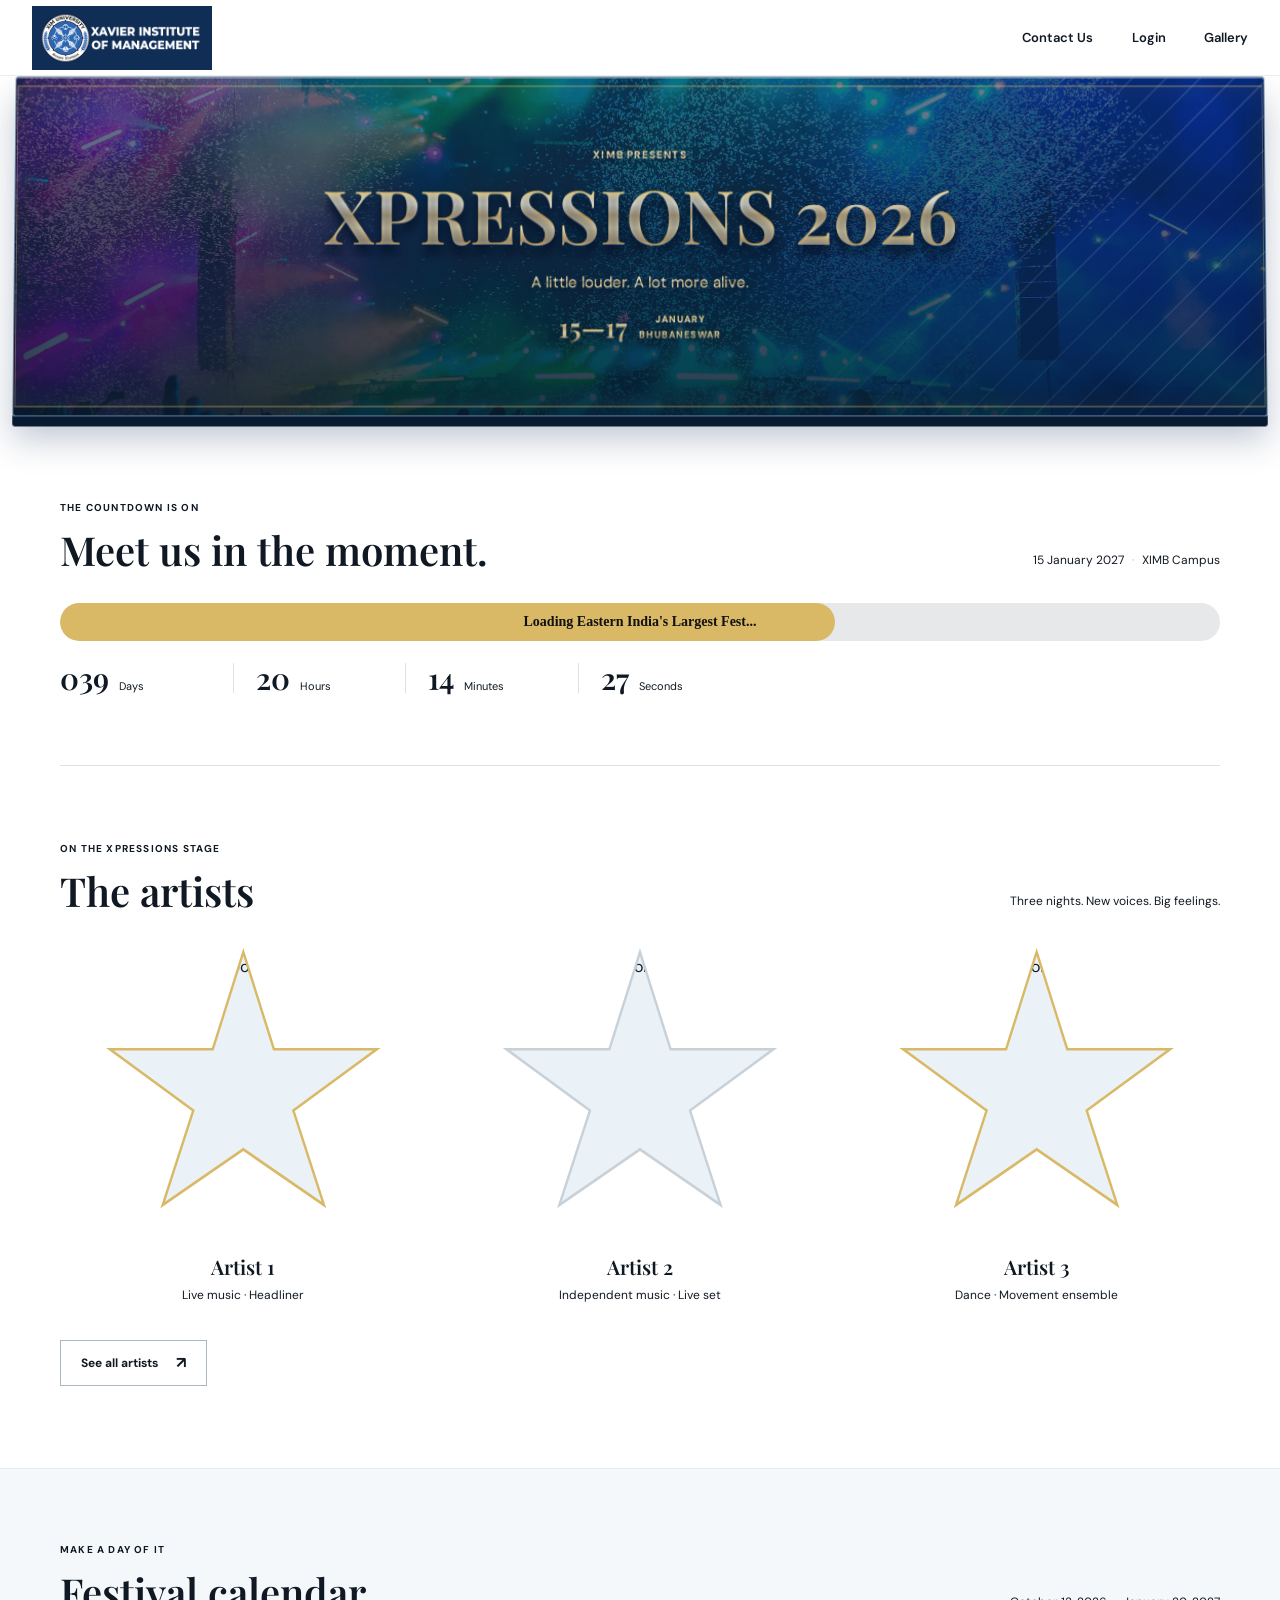
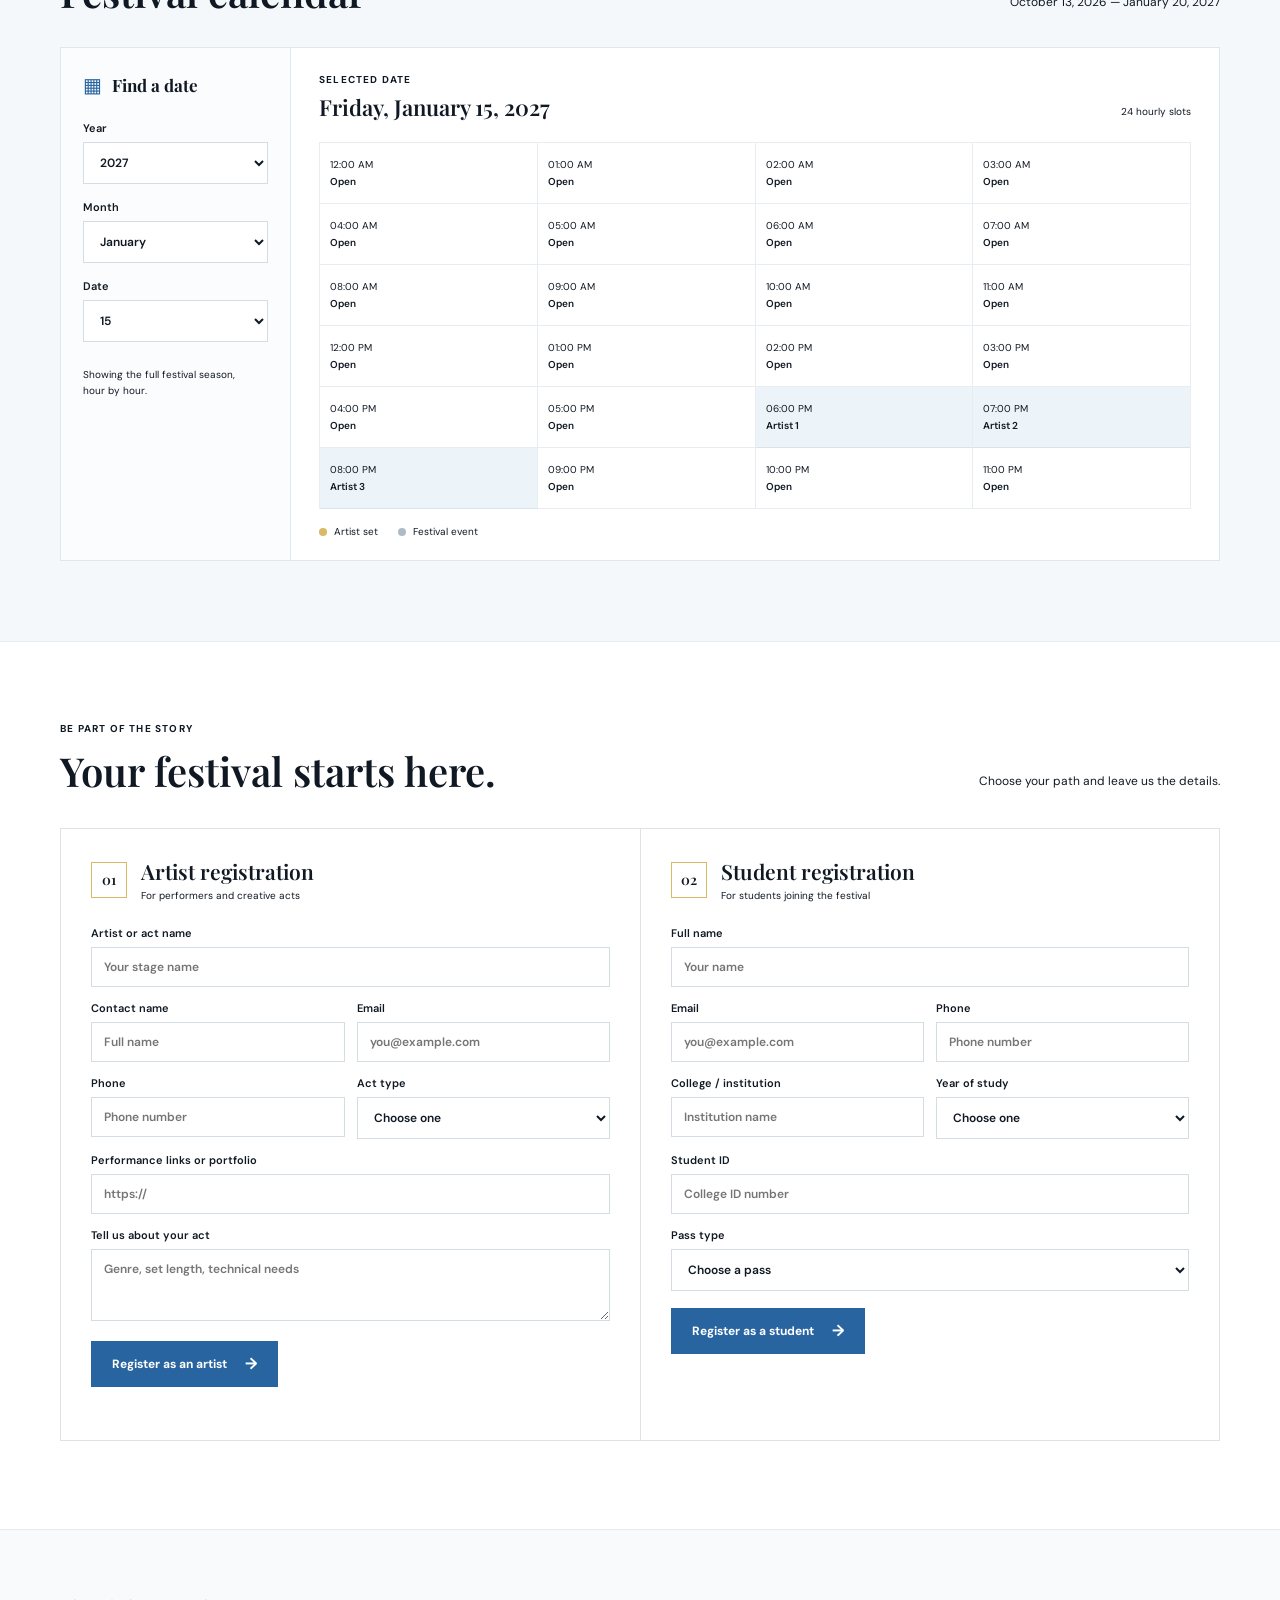
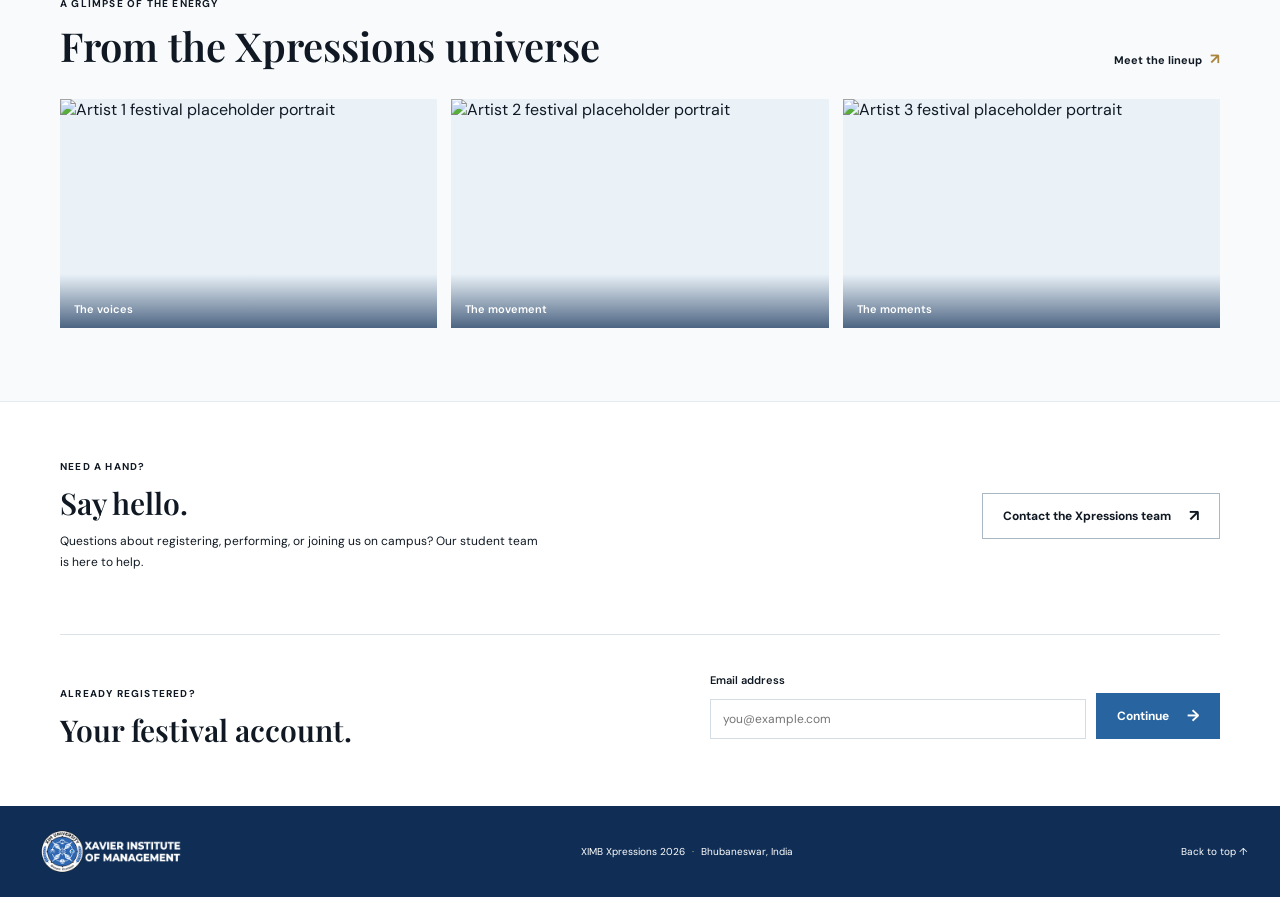
==== commit fc9fc93c: "Add gold loading label to countdown bar" ====
--- a/index.html
+++ b/index.html
@@ -21,7 +21,7 @@
       </section>
       <section class="countdown-section content-width" aria-labelledby="countdown-title">
         <div class="section-heading countdown-heading"><div><p class="eyebrow">The countdown is on</p><h2 id="countdown-title">Meet us in the moment.</h2></div><p class="event-date">15 January 2027 <span>·</span> XIMB Campus</p></div>
-        <div class="progress-track" role="progressbar" aria-label="Time elapsed until Xpressions 2027" aria-valuemin="0" aria-valuemax="100" aria-valuenow="0"><span class="progress-fill"></span></div>
+        <div class="progress-track" role="progressbar" aria-label="Loading Eastern India's Largest Fest..." aria-valuemin="0" aria-valuemax="100" aria-valuenow="0"><span class="progress-fill"></span><span class="progress-label">Loading Eastern India's Largest Fest...</span></div>
         <div class="countdown"><div class="time-unit"><strong data-time="days">000</strong><span>Days</span></div><div class="time-unit"><strong data-time="hours">00</strong><span>Hours</span></div><div class="time-unit"><strong data-time="minutes">00</strong><span>Minutes</span></div><div class="time-unit"><strong data-time="seconds">00</strong><span>Seconds</span></div></div>
       </section>
       <section class="artists-section content-width" aria-labelledby="artists-title">
--- a/styles.css
+++ b/styles.css
@@ -31,5 +31,8 @@
 .artists-page-copy{width:min(100%,860px);margin-inline:auto;text-align:center;transform:translateZ(28px);z-index:1}
 .festival-banner h1,.festival-banner h1 span,.festival-banner .eyebrow,.festival-banner .banner-line,.festival-banner .banner-date>span,.festival-banner .banner-date small,.artists-page-copy .eyebrow,.artists-page-copy h1,.artists-page-copy h1 span,.artists-page-copy>p:last-child,.artists-page-copy .back-link{background:var(--banner-gold);background-clip:text;-webkit-background-clip:text;color:transparent;-webkit-text-fill-color:transparent;text-shadow:0 1px 0 #ffffff55,0 3px 8px #06162bb3}
 .festival-banner .banner-date small{text-align:center}
+.progress-track{height:38px;position:relative;overflow:hidden;border-radius:999px;background:#e6e8e9}
+.progress-fill{position:absolute;inset:0 auto 0 0;z-index:0;width:0;border-radius:inherit;background:#d9b866;transition:width .5s ease}
+.progress-label{position:absolute;inset:0;z-index:1;display:grid;place-items:center;padding-inline:10px;color:#111;font:700 14px Cambria,Georgia,serif;text-align:center;white-space:nowrap;pointer-events:none}
 @media(max-width:760px){.artists-page-hero{margin-inline:8px;padding:40px 14px}.artists-page-copy{width:100%}}
 @media(max-width:760px){.site-header{padding-inline:14px}.brand{width:124px;flex-basis:124px}.brand-logo{max-height:46px}.footer-brand{width:150px;flex-basis:150px}.main-nav{gap:10px}.main-nav a{font-size:10px}.festival-banner{min-height:310px;margin-inline:8px;padding:42px 14px;gap:14px}.festival-banner h1{font-size:clamp(27px,7vw,48px)}.festival-banner .banner-date>span{font-size:23px}}
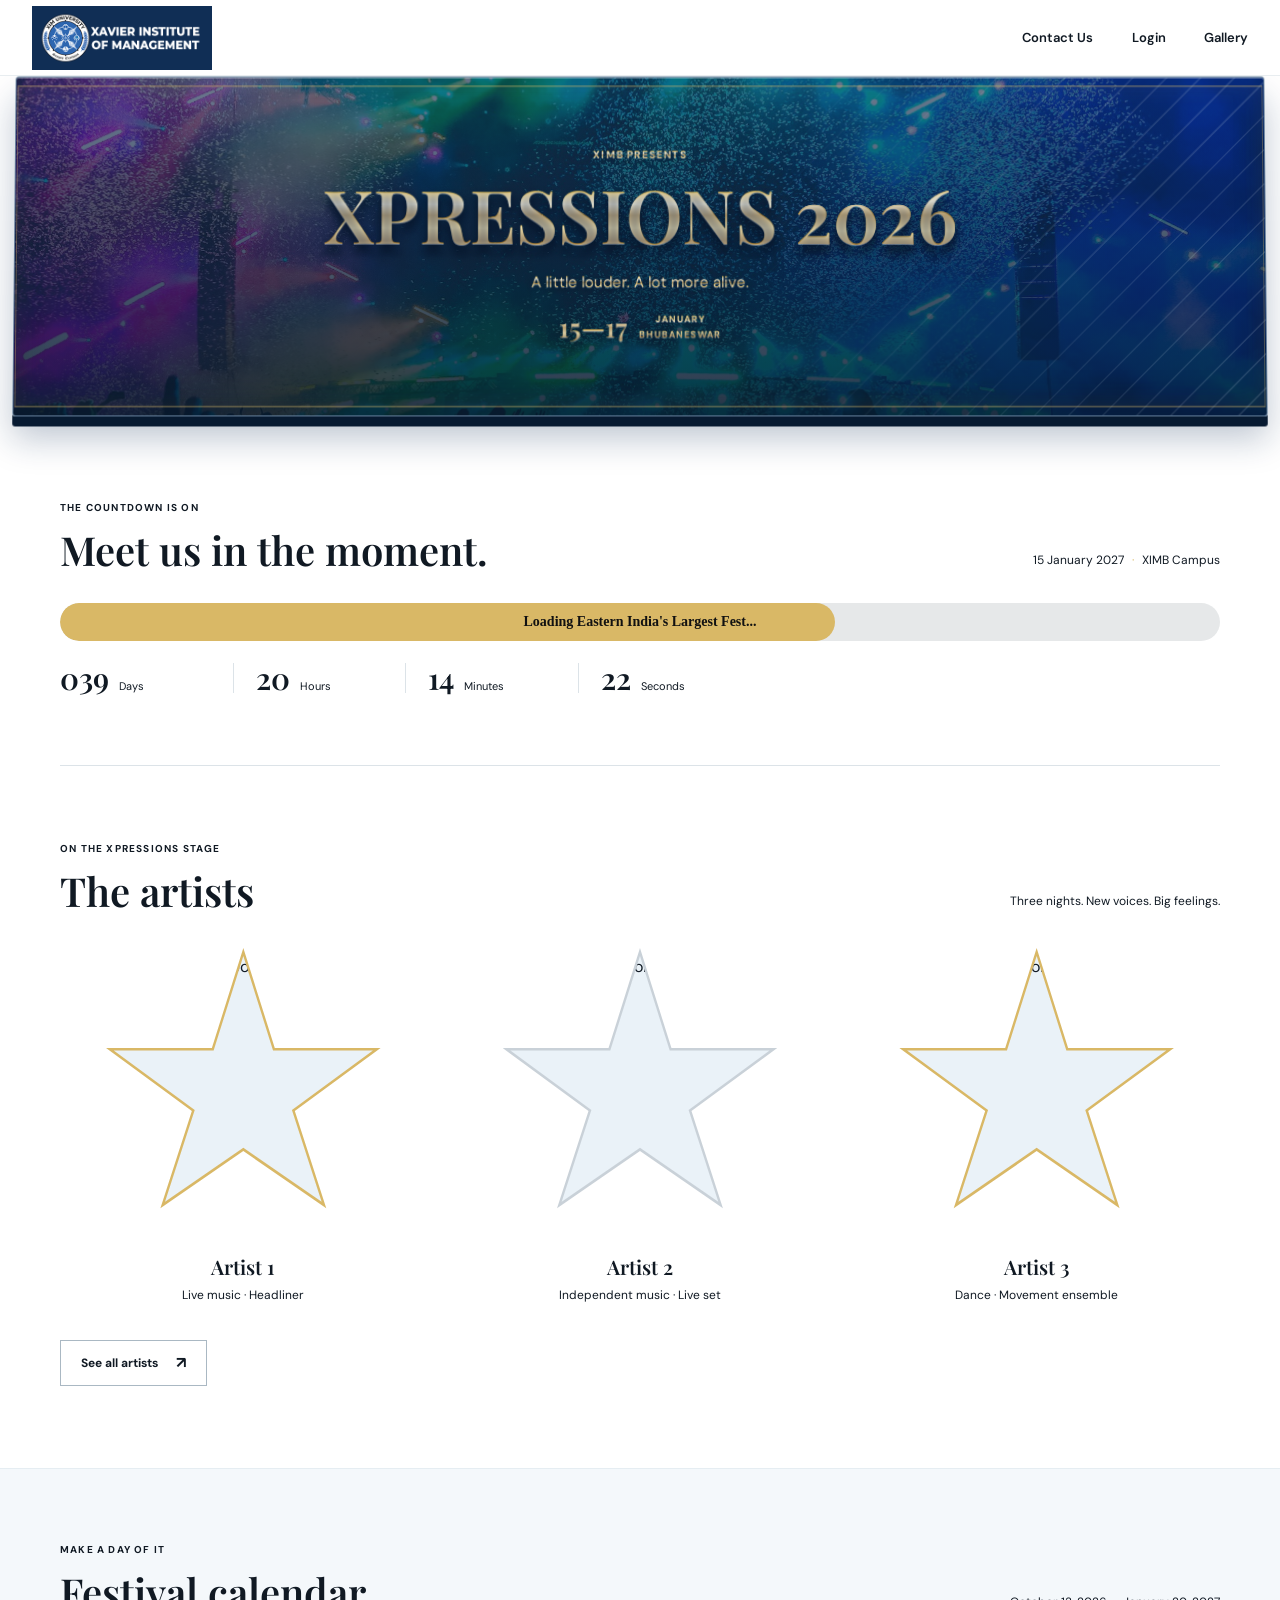
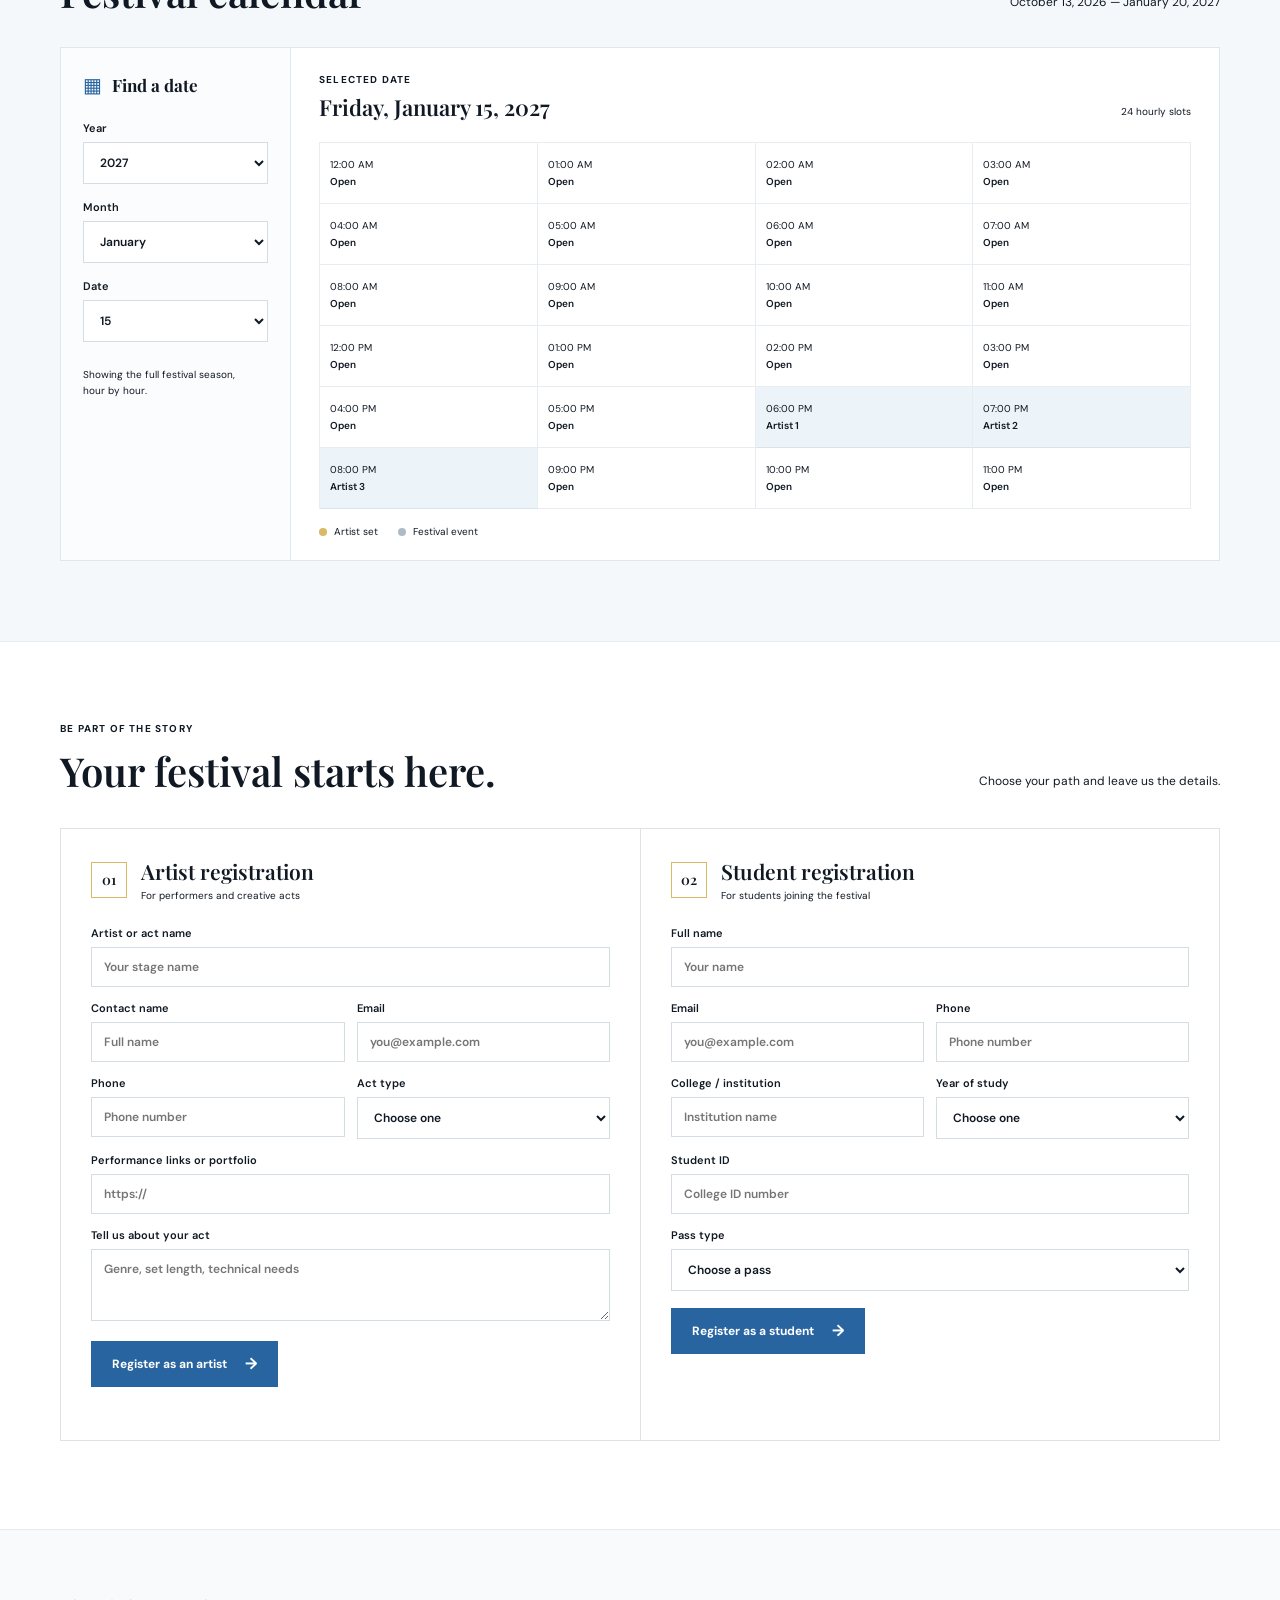
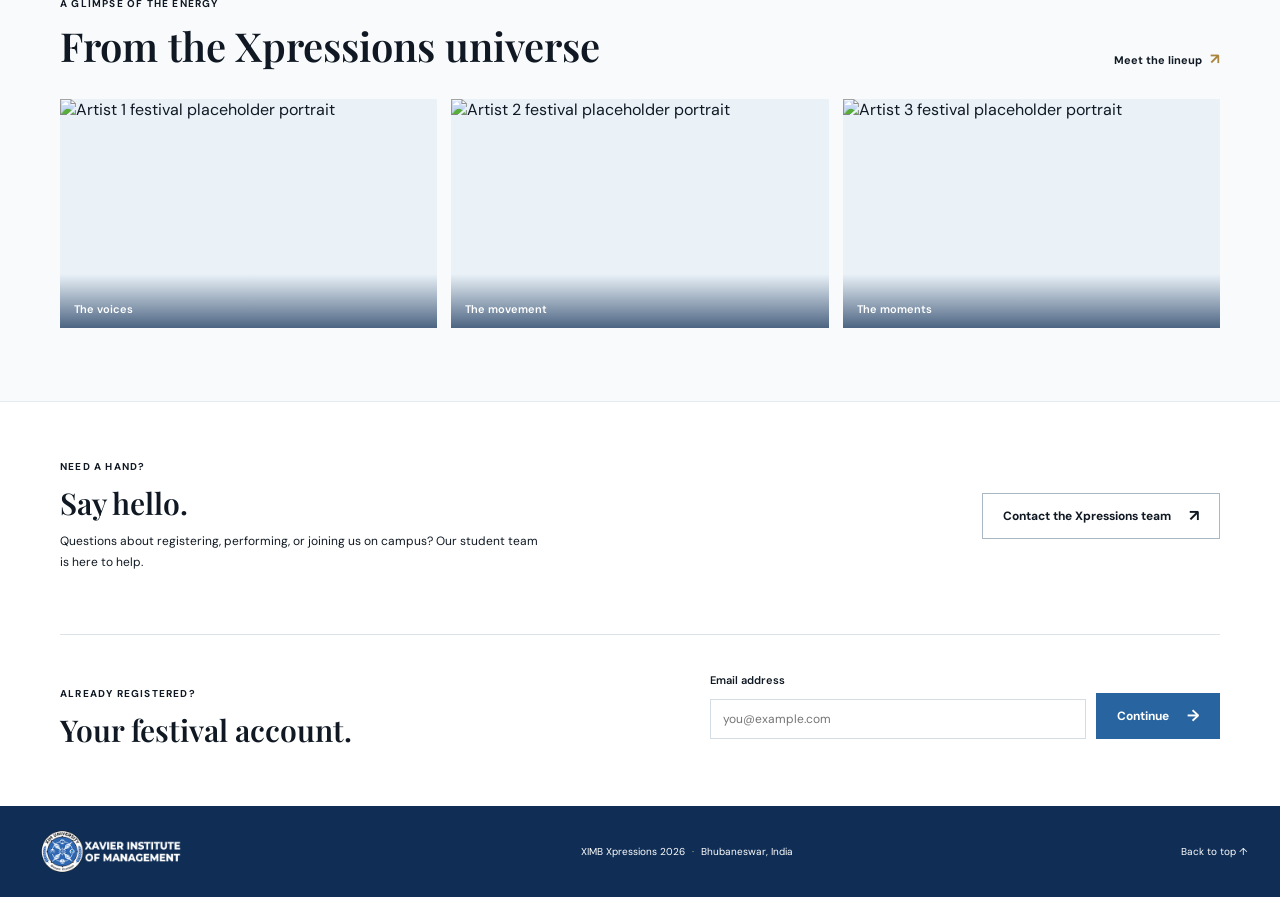
==== commit f8d59e82: "Refresh stylesheet cache version" ====
--- a/index.html
+++ b/index.html
@@ -6,7 +6,7 @@
     <meta name="theme-color" content="#102e55" />
     <meta name="description" content="XIMB Xpressions 2026: a celebration of art, culture, and campus life." />
     <title>XIMB Xpressions 2026</title>
-    <link rel="stylesheet" href="styles.css?v=75e63d7" />
+    <link rel="stylesheet" href="styles.css?v=fc9fc93" />
     <script src="app.js" defer></script>
   </head>
   <body data-page="home">
